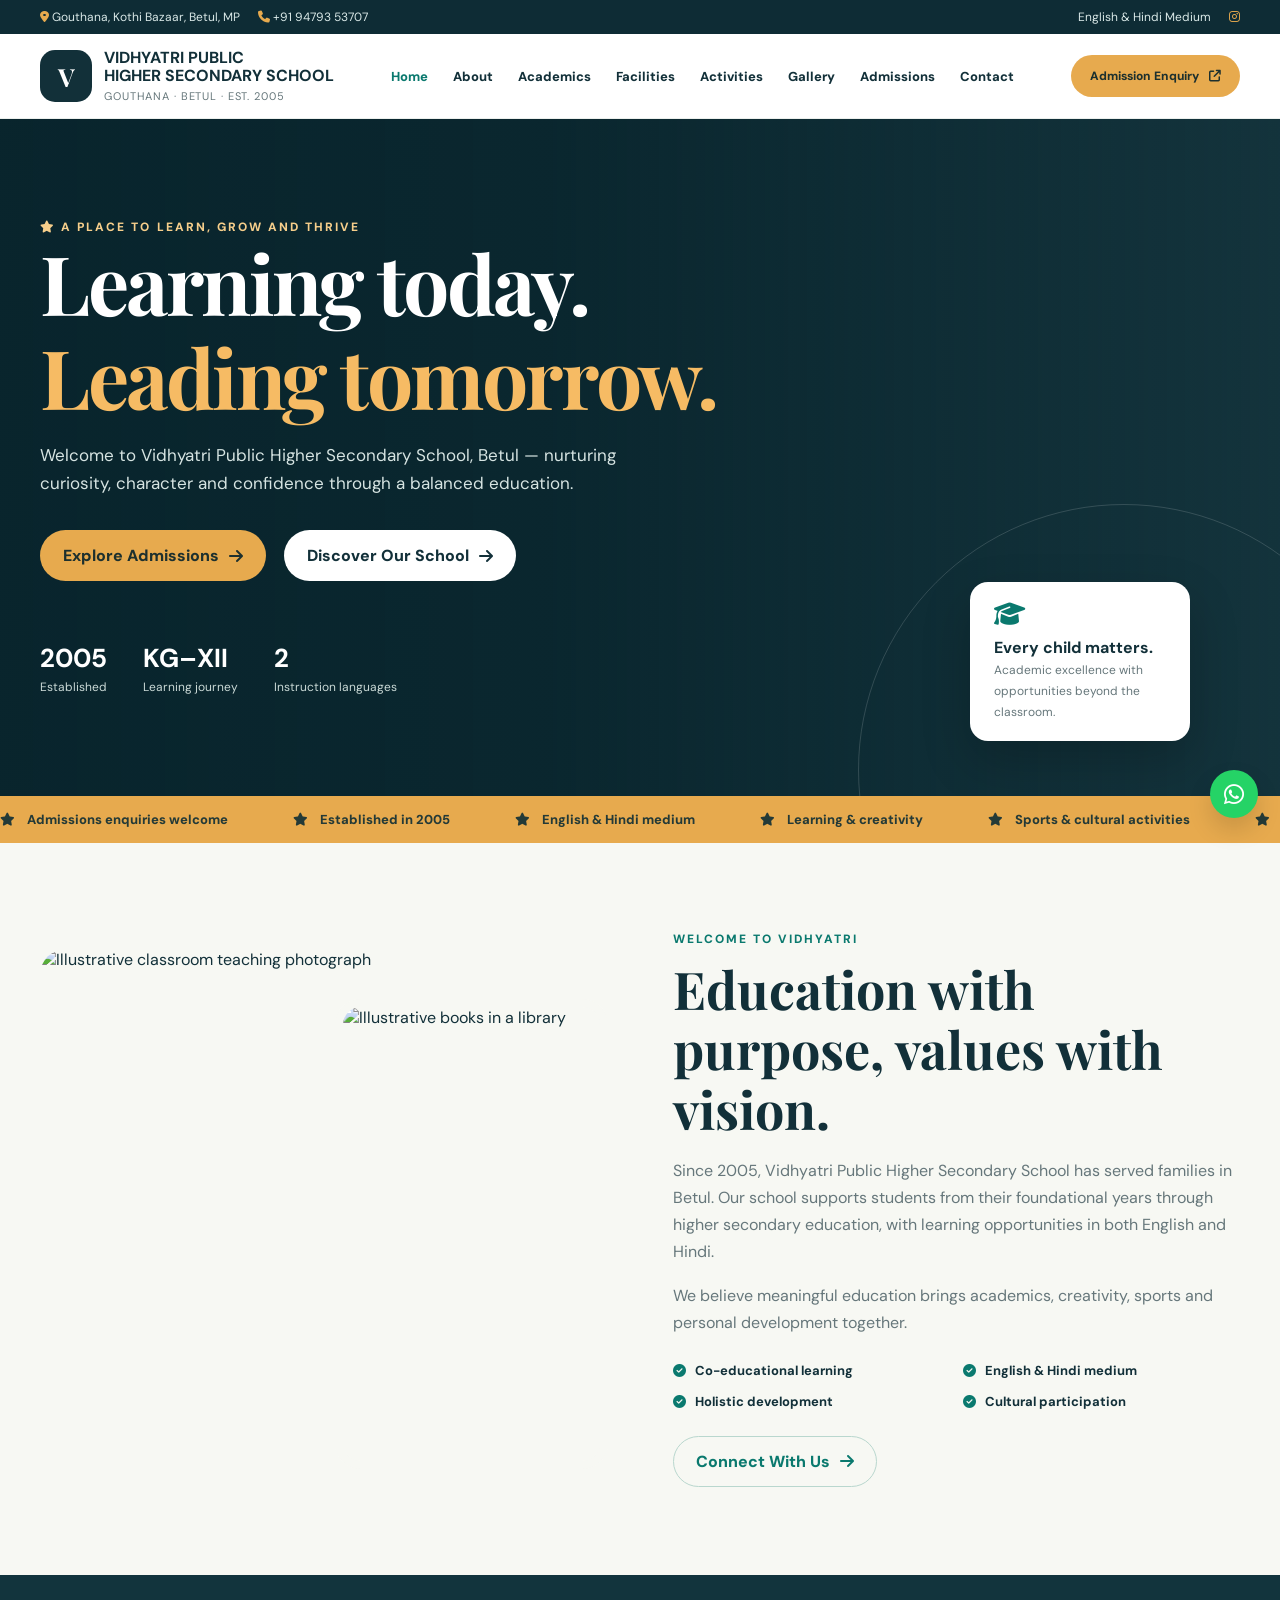
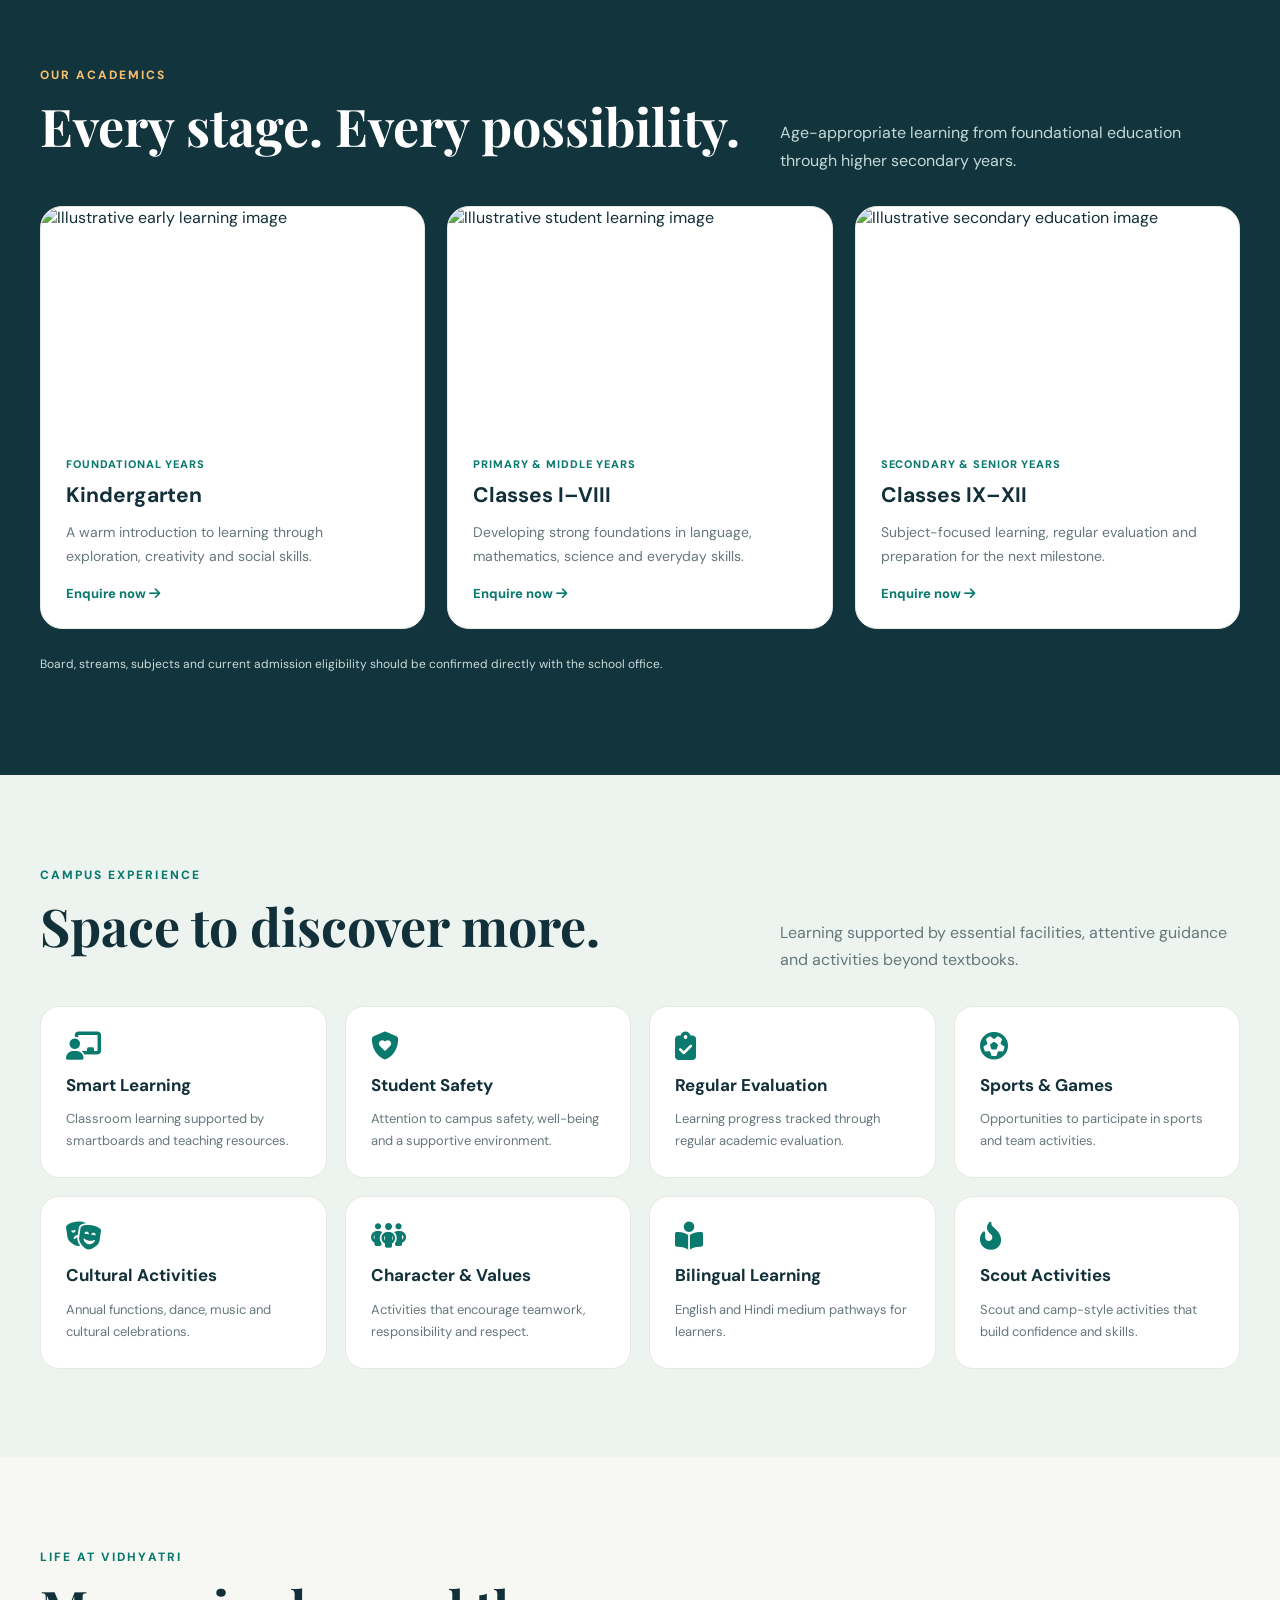
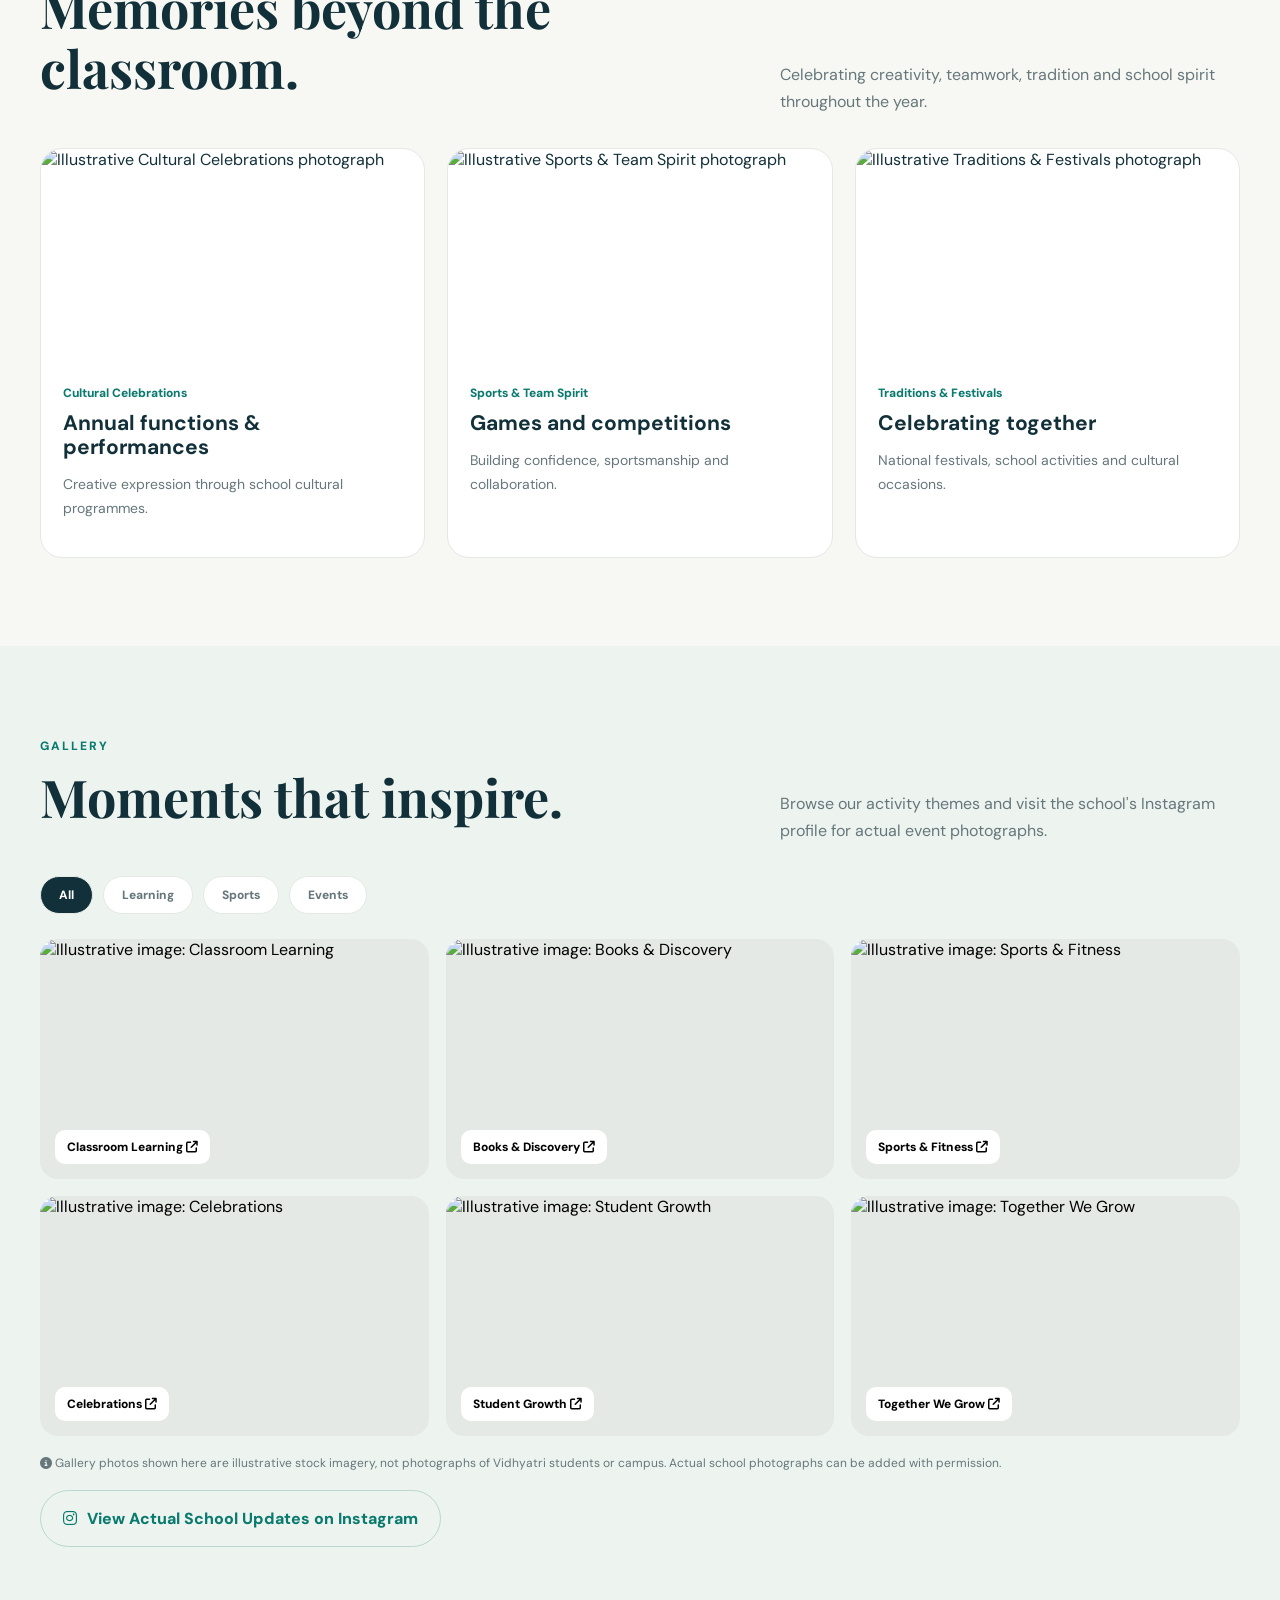
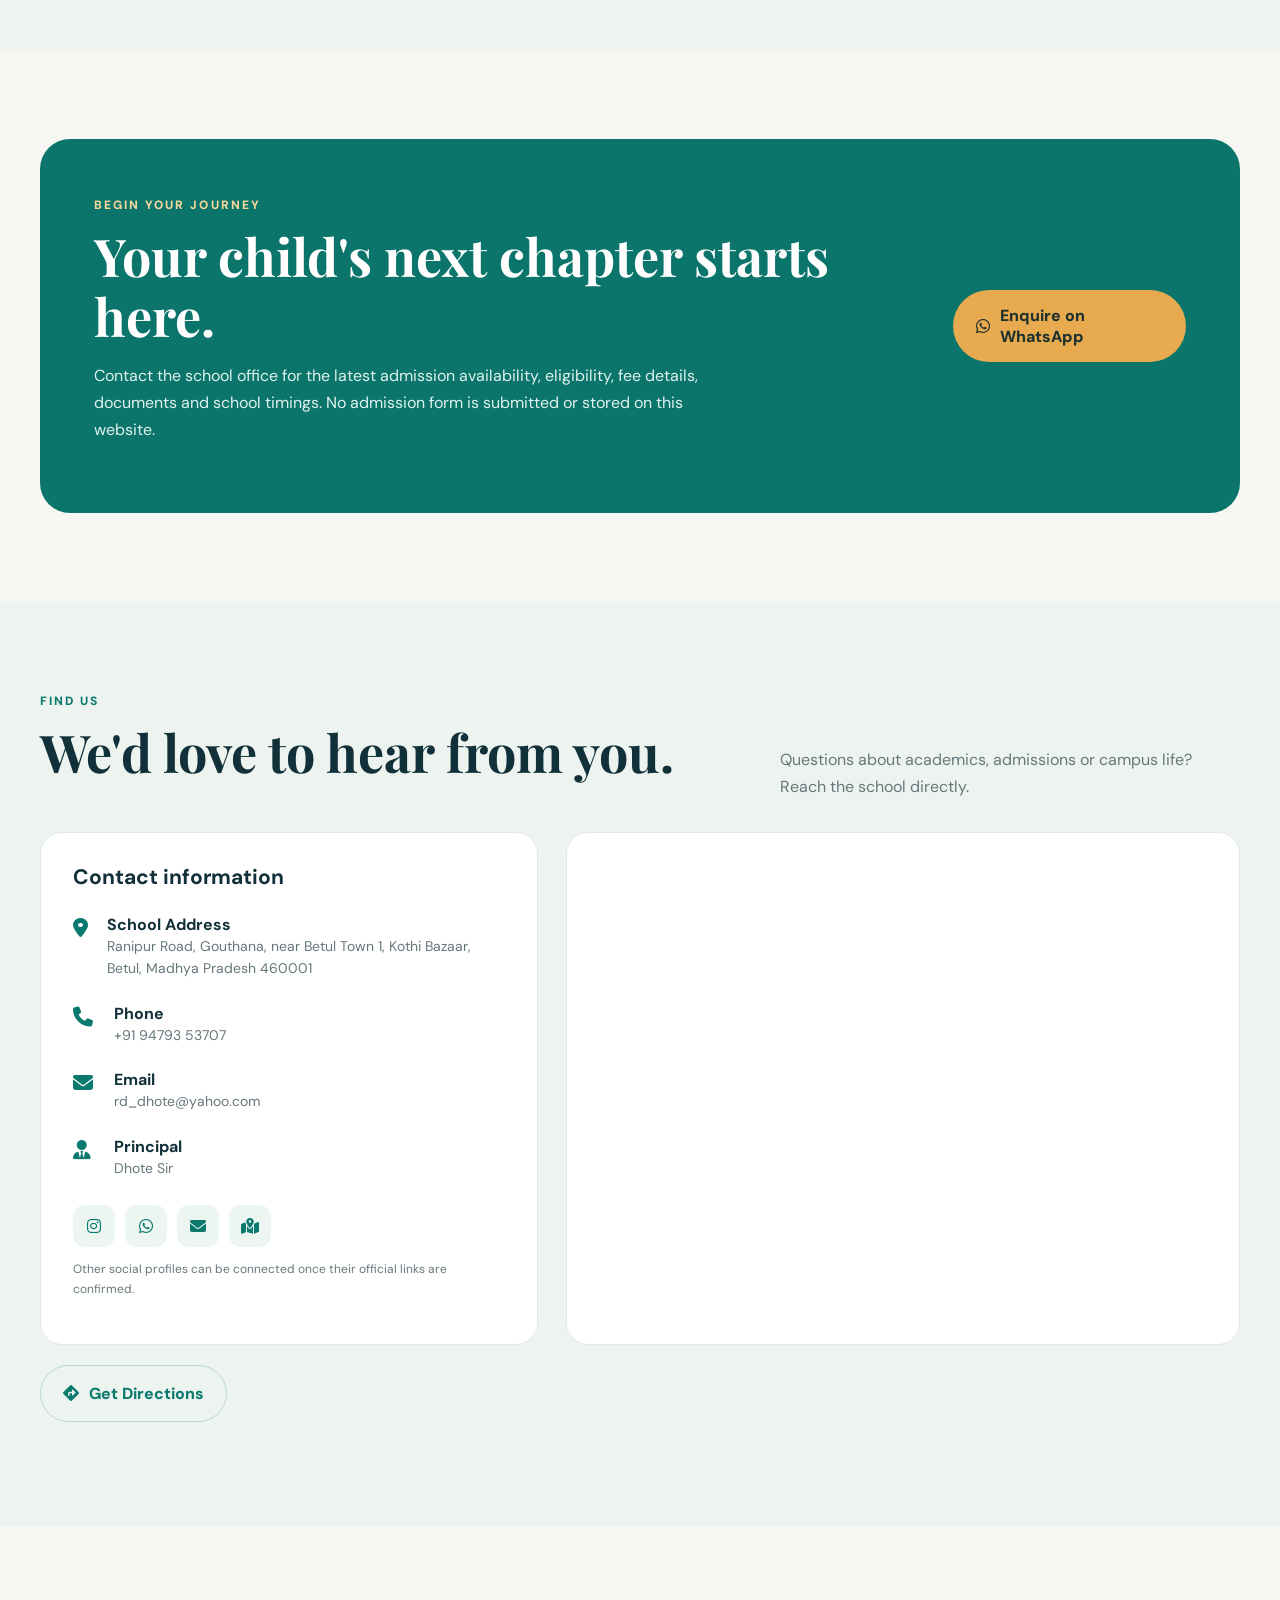
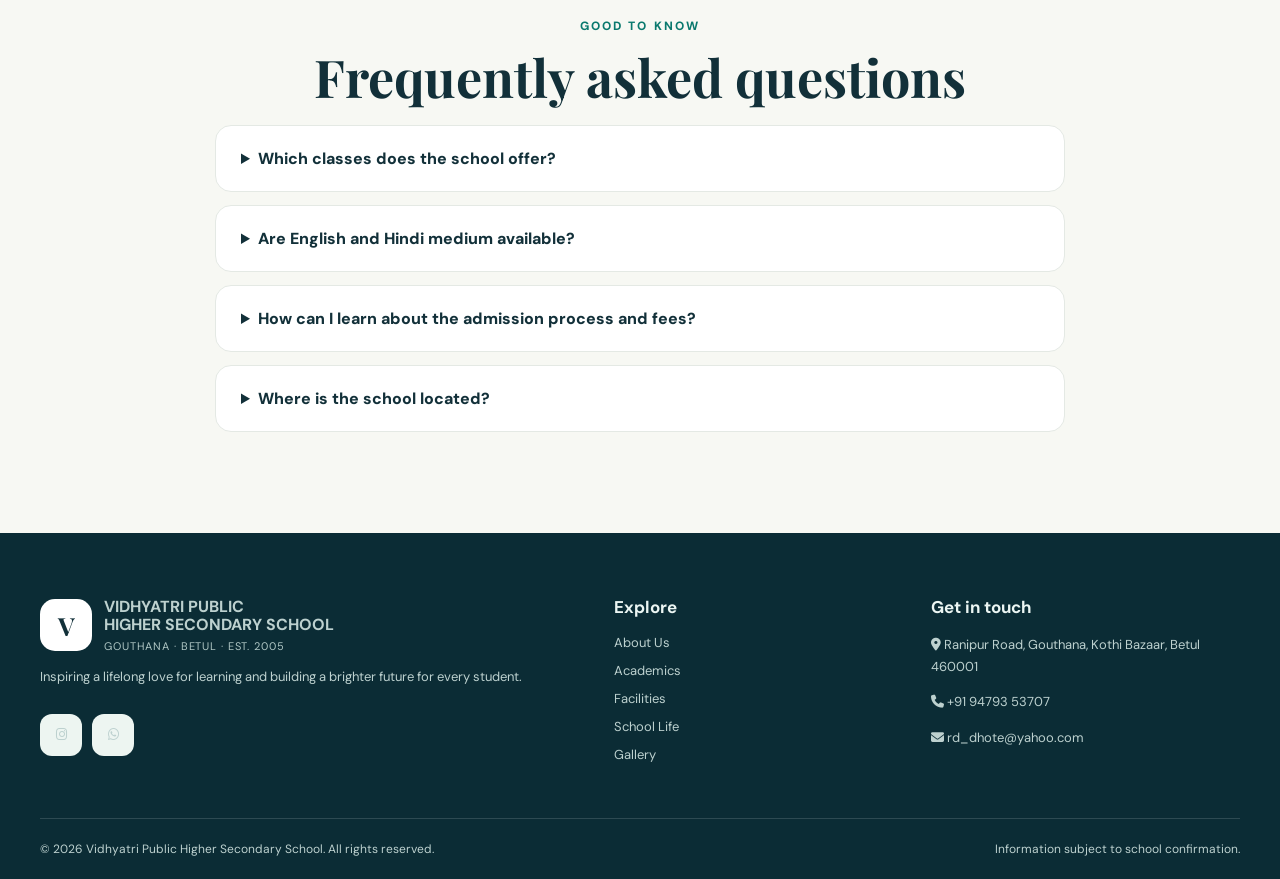
==== index.html @ 2bf4fc6c "Build responsive Vidhyatri school website with academics, gallery, map and social links" ====
<!DOCTYPE html>
<html lang="en">
<head>
<meta charset="UTF-8"><meta name="viewport" content="width=device-width, initial-scale=1">
<meta name="theme-color" content="#102d37"><meta name="description" content="Vidhyatri Public Higher Secondary School, Gouthana, Betul. Explore academics, facilities, activities, admissions and contact information.">
<title>Vidhyatri Public Higher Secondary School | Betul</title>
<link rel="preconnect" href="https://fonts.googleapis.com"><link rel="preconnect" href="https://fonts.gstatic.com" crossorigin>
<link href="https://fonts.googleapis.com/css2?family=DM+Sans:wght@400;500;600;700;800&family=Playfair+Display:wght@500;600;700&display=swap" rel="stylesheet">
<link rel="stylesheet" href="https://cdnjs.cloudflare.com/ajax/libs/font-awesome/6.7.2/css/all.min.css">
<style>
:root{--ink:#123039;--muted:#66777b;--teal:#0a796e;--gold:#e7aa4e;--paper:#f7f8f3;--line:#e4e9e4;--white:#fff;--radius:22px;scroll-behavior:smooth}
*{box-sizing:border-box}body{margin:0;color:var(--ink);font-family:'DM Sans',sans-serif;background:var(--paper)}a{text-decoration:none;color:inherit}button,input,textarea,select{font:inherit}button{cursor:pointer}img{display:block;width:100%;object-fit:cover}p{line-height:1.7}.container{width:min(1200px,calc(100% - 44px));margin:auto}.eyebrow{color:var(--teal);font-size:12px;font-weight:800;letter-spacing:.17em;text-transform:uppercase}.section{padding:88px 0}.section-head{display:flex;justify-content:space-between;align-items:end;gap:24px;margin-bottom:32px}.section-head p{max-width:460px;color:var(--muted);margin:0}h1,h2,h3{margin:0;line-height:1.15}h1,h2,.serif{font-family:'Playfair Display',serif}h2{font-size:clamp(32px,4.3vw,52px);margin:12px 0 18px}h3{font-size:21px}small{font-size:12px}.btn{display:inline-flex;align-items:center;justify-content:center;gap:10px;border-radius:999px;padding:14px 22px;font-weight:800;border:1px solid transparent;transition:transform .2s,background .2s}.btn:hover{transform:translateY(-3px)}.btn-primary{background:var(--gold);color:#1d302e}.btn-light{background:#fff;color:var(--ink)}.btn-outline{border-color:#b9d7ce;color:var(--teal)}.topbar{background:#0e2c35;color:#d9e8e7;padding:9px 0;font-size:12px}.top-inner,.top-links,.nav-inner,.nav-links,.brand,.hero-actions,.socials,.footer-bottom{display:flex;align-items:center;gap:18px}.top-inner{justify-content:space-between}.topbar i{color:var(--gold)}header{position:sticky;top:0;z-index:80;background:rgba(255,255,255,.97);backdrop-filter:blur(15px);border-bottom:1px solid #ebefec}.nav-inner{height:84px;justify-content:space-between}.brand{gap:12px;min-width:0}.brand-mark{background:var(--ink);border-radius:15px;width:52px;height:52px;display:grid;place-items:center;color:#fff;font-family:'Playfair Display',serif;font-size:25px;font-weight:700;flex:none}.brand strong{font-size:16px;display:block;line-height:1.15}.brand span{display:block;color:var(--muted);font-size:11px;margin-top:4px;letter-spacing:.08em;text-transform:uppercase}.nav-links{gap:25px;font-size:13px;font-weight:800}.nav-links a:hover,.nav-links a.active{color:var(--teal)}.mobile-toggle{display:none;border:0;background:none;font-size:24px;color:var(--ink)}.nav-cta{padding:12px 18px;font-size:12px}
.hero{position:relative;min-height:670px;background:#173841;color:#fff;overflow:hidden;display:flex;align-items:center}.hero-image{position:absolute;inset:0;background:linear-gradient(90deg,rgba(8,36,44,.97) 0%,rgba(8,36,44,.87) 43%,rgba(8,36,44,.25) 100%),url('https://images.unsplash.com/photo-1427504494785-3a9ca7044f45?w=1600&q=85') center/cover}.hero:after{content:'';position:absolute;right:-110px;bottom:-240px;width:530px;height:530px;border:1px solid rgba(255,255,255,.15);border-radius:50%;pointer-events:none}.hero-content{position:relative;z-index:1;padding:100px 0}.hero .eyebrow{color:#f6ce8b}.hero h1{max-width:770px;font-size:clamp(42px,6.7vw,82px);letter-spacing:-.03em}.hero h1 em{font-style:normal;color:#f6bb64}.hero p{max-width:620px;color:#d6e4e2;font-size:17px}.hero-actions{margin-top:32px;flex-wrap:wrap}.hero-note{margin-top:60px;display:flex;gap:36px;flex-wrap:wrap}.hero-note strong{display:block;font-size:26px}.hero-note span{font-size:12px;color:#cad9d6}.float-card{position:absolute;right:7%;bottom:55px;z-index:2;background:#fff;color:var(--ink);padding:20px 24px;border-radius:18px;box-shadow:0 20px 50px #0003;max-width:220px}.float-card i{font-size:25px;color:var(--teal);margin-bottom:10px}.float-card strong{display:block}.float-card span{font-size:12px;color:var(--muted)}.ticker{background:var(--gold);overflow:hidden;color:#243a37;padding:15px 0;font-size:13px;font-weight:800}.ticker-track{display:flex;gap:65px;width:max-content;animation:marquee 35s linear infinite}.ticker-track span{white-space:nowrap}.ticker-track i{margin-right:12px}@keyframes marquee{to{transform:translateX(-50%)}}.grid-3{display:grid;grid-template-columns:repeat(3,minmax(0,1fr));gap:22px}.grid-4{display:grid;grid-template-columns:repeat(4,minmax(0,1fr));gap:18px}.feature,.academic-card,.event-card,.contact-card{background:#fff;border:1px solid var(--line);border-radius:var(--radius);overflow:hidden;transition:transform .25s,box-shadow .25s}.feature:hover,.academic-card:hover,.event-card:hover{transform:translateY(-7px);box-shadow:0 20px 40px #10352b12}.feature{padding:28px}.iconbox{width:54px;height:54px;display:grid;place-items:center;background:#e8f5ef;color:var(--teal);border-radius:16px;font-size:23px;margin-bottom:21px}.feature p,.academic-card p,.event-card p{color:var(--muted);font-size:14px}.about-grid{display:grid;grid-template-columns:1fr 1fr;gap:65px;align-items:center}.about-images{position:relative;padding:0 55px 50px 0}.about-images>img{height:470px;border-radius:26px}.about-accent{position:absolute;bottom:0;right:0;border:8px solid var(--paper);border-radius:24px;width:48%;height:235px;object-fit:cover}.about-text>p{color:var(--muted)}.checks{display:grid;grid-template-columns:1fr 1fr;gap:14px;margin:26px 0}.checks span{display:flex;align-items:center;gap:9px;font-weight:700;font-size:13px}.checks i{color:var(--teal)}.dark-section{background:#12343d;color:white}.dark-section .eyebrow{color:#f5bf6d}.dark-section .section-head p{color:#c3d8d7}.academic-card{color:var(--ink)}.academic-card img{height:225px}.academic-body{padding:25px}.academic-body .pill{font-size:11px;font-weight:800;color:var(--teal);letter-spacing:.08em;margin-bottom:12px;display:block}.academic-body h3{margin-bottom:9px}.academic-body a{font-size:13px;font-weight:800;color:var(--teal)}.facilities{background:#edf4ef}.facility-icon{font-size:28px;color:var(--teal);margin-bottom:16px}.facility{background:white;padding:25px;border-radius:19px;border:1px solid var(--line)}.facility h3{font-size:17px}.facility p{font-size:13px;color:var(--muted);margin-bottom:0}.event-card img{height:210px}.event-body{padding:22px}.event-tag{color:var(--teal);font-size:12px;font-weight:800}.gallery-controls{display:flex;gap:10px;flex-wrap:wrap;margin-bottom:25px}.filter{border:1px solid var(--line);background:white;padding:10px 18px;border-radius:99px;font-weight:800;color:var(--muted);font-size:12px}.filter.active{background:var(--ink);color:white}.gallery-grid{display:grid;grid-template-columns:repeat(3,minmax(0,1fr));gap:17px}.gallery-item{position:relative;border:0;padding:0;border-radius:18px;overflow:hidden;background:#e4e9e6;text-align:left}.gallery-item img{height:240px;transition:transform .35s}.gallery-item:hover img{transform:scale(1.05)}.gallery-item span{position:absolute;left:15px;bottom:15px;background:#fff;padding:9px 12px;border-radius:10px;font-weight:800;font-size:12px}.photo-note{color:var(--muted);font-size:12px;margin-top:17px}.admission-banner{background:#0b756b;color:#fff;border-radius:30px;padding:54px;display:flex;align-items:center;justify-content:space-between;gap:35px}.admission-banner h2{margin-bottom:8px}.admission-banner p{color:#e0f2ed;max-width:650px}.contact-grid{display:grid;grid-template-columns:.85fr 1.15fr;gap:28px}.contact-card{padding:32px}.contact-list{display:grid;gap:23px;margin-top:25px}.contact-list>div{display:flex;gap:17px;align-items:start}.contact-list i{color:var(--teal);font-size:20px;width:24px;margin-top:4px}.contact-list strong{display:block}.contact-list span,.contact-list a{color:var(--muted);font-size:14px;line-height:1.6}.socials{margin-top:26px;gap:10px}.socials a{background:#edf5f1;width:42px;height:42px;border-radius:12px;display:grid;place-items:center;color:var(--teal)}.socials a:hover{background:var(--teal);color:white}.map-frame{width:100%;height:100%;min-height:395px;border:0;border-radius:var(--radius)}.map-wrap{background:#fff;padding:8px;border-radius:var(--radius);border:1px solid var(--line)}.faq{max-width:850px;margin:auto}.faq details{background:white;border:1px solid var(--line);padding:22px 25px;margin-bottom:13px;border-radius:16px}.faq summary{cursor:pointer;font-weight:800}.faq p{color:var(--muted);margin-bottom:0}.footer{background:#0b2c35;color:#ecf6f3;padding:65px 0 22px}.footer-grid{display:grid;grid-template-columns:2fr 1fr 1.2fr;gap:60px}.footer p,.footer a,.footer small{color:#bdd1cf;font-size:13px}.footer h3{font-size:17px;margin-bottom:17px}.footer-links{display:grid;gap:11px}.footer-links a:hover{color:var(--gold)}.footer-bottom{border-top:1px solid #ffffff24;margin-top:55px;padding-top:22px;justify-content:space-between;color:#bdd1cf;font-size:12px;flex-wrap:wrap}.up{position:fixed;bottom:22px;right:22px;width:48px;height:48px;border:0;border-radius:50%;background:var(--gold);color:var(--ink);box-shadow:0 10px 24px #0002;display:none;z-index:70}.up.visible{display:block}.whatsapp{position:fixed;bottom:82px;right:22px;background:#25d366;color:white;width:48px;height:48px;border-radius:50%;display:grid;place-items:center;font-size:23px;z-index:70;box-shadow:0 12px 25px #0002}.reveal{opacity:0;transform:translateY(24px);transition:opacity .65s,transform .65s}.reveal.show{opacity:1;transform:none}.lightbox{position:fixed;inset:0;background:#071d22ef;z-index:120;display:none;place-items:center;padding:24px}.lightbox.open{display:grid}.lightbox img{max-height:82vh;max-width:100%;width:auto;border-radius:16px}.lightbox button{position:absolute;right:20px;top:20px;border:0;background:white;border-radius:50%;width:40px;height:40px;font-size:23px}
@media(max-width:1050px){.nav-links{gap:13px}.nav-links a{font-size:12px}.nav-cta{display:none}.float-card{display:none}.grid-4{grid-template-columns:repeat(2,1fr)}}@media(max-width:800px){.topbar{display:none}.nav-inner{height:74px}.mobile-toggle{display:block}.nav-links{display:none;position:absolute;top:74px;left:0;right:0;padding:18px 22px 25px;background:white;box-shadow:0 22px 30px #0002;flex-direction:column;align-items:stretch;gap:0}.nav-links.open{display:flex}.nav-links a{padding:13px 0;font-size:14px;border-bottom:1px solid #edf1ee}.hero{min-height:640px}.hero-content{padding:80px 0}.hero-note{margin-top:40px}.about-grid,.contact-grid{grid-template-columns:1fr}.about-grid{gap:35px}.section{padding:65px 0}.grid-3{grid-template-columns:repeat(2,minmax(0,1fr))}.footer-grid{grid-template-columns:1fr 1fr;gap:28px}.footer-grid>div:first-child{grid-column:1/-1}.admission-banner{padding:35px;flex-direction:column;align-items:start}.gallery-grid{grid-template-columns:repeat(2,1fr)}}@media(max-width:540px){.container{width:calc(100% - 32px)}.brand-mark{height:44px;width:44px;font-size:22px}.brand strong{font-size:13px}.brand span{font-size:9px}.hero h1{font-size:43px}.hero p{font-size:14px}.hero-note{gap:20px}.hero-note strong{font-size:22px}.section-head{display:block}.grid-3,.grid-4,.gallery-grid{grid-template-columns:1fr}.about-images{padding-right:35px}.about-images>img{height:330px}.about-accent{height:150px}.checks{grid-template-columns:1fr}.gallery-item img{height:245px}.footer-grid{grid-template-columns:1fr}.footer-grid>div:first-child{grid-column:auto}.contact-card{padding:23px}.admission-banner{padding:29px}.map-frame{min-height:320px}.hero-actions .btn{width:100%}}@media(prefers-reduced-motion:reduce){*,*:before,*:after{animation:none!important;scroll-behavior:auto!important;transition:none!important}.reveal{opacity:1;transform:none}}
</style>
</head>
<body>
<div class="topbar"><div class="container top-inner"><div class="top-links"><span><i class="fa-solid fa-location-dot"></i> Gouthana, Kothi Bazaar, Betul, MP</span><a href="tel:+919479353707"><i class="fa-solid fa-phone"></i> +91 94793 53707</a></div><div class="top-links"><span>English & Hindi Medium</span><a href="https://www.instagram.com/vidhyatri_public_school_/" target="_blank" rel="noopener" aria-label="Instagram"><i class="fa-brands fa-instagram"></i></a></div></div></div>
<header><div class="container nav-inner"><a class="brand" href="#home" aria-label="Vidhyatri school home"><div class="brand-mark">V</div><div><strong>VIDHYATRI PUBLIC<br>HIGHER SECONDARY SCHOOL</strong><span>Gouthana · Betul · Est. 2005</span></div></a><nav class="nav-links" id="nav"><a href="#home">Home</a><a href="#about">About</a><a href="#academics">Academics</a><a href="#facilities">Facilities</a><a href="#events">Activities</a><a href="#gallery">Gallery</a><a href="#admissions">Admissions</a><a href="#contact">Contact</a></nav><a class="btn btn-primary nav-cta" href="#admissions">Admission Enquiry <i class="fa-solid fa-arrow-up-right-from-square"></i></a><button class="mobile-toggle" id="menuBtn" aria-label="Toggle navigation" aria-expanded="false" aria-controls="nav"><i class="fa-solid fa-bars"></i></button></div></header>
<main>
<section class="hero" id="home"><div class="hero-image"></div><div class="container hero-content"><div class="eyebrow"><i class="fa-solid fa-star"></i> A place to learn, grow and thrive</div><h1>Learning today.<br><em>Leading tomorrow.</em></h1><p>Welcome to Vidhyatri Public Higher Secondary School, Betul — nurturing curiosity, character and confidence through a balanced education.</p><div class="hero-actions"><a class="btn btn-primary" href="#admissions">Explore Admissions <i class="fa-solid fa-arrow-right"></i></a><a class="btn btn-light" href="#about">Discover Our School <i class="fa-solid fa-arrow-right"></i></a></div><div class="hero-note"><div><strong>2005</strong><span>Established</span></div><div><strong>KG–XII</strong><span>Learning journey</span></div><div><strong>2</strong><span>Instruction languages</span></div></div></div><div class="float-card"><i class="fa-solid fa-graduation-cap"></i><strong>Every child matters.</strong><span>Academic excellence with opportunities beyond the classroom.</span></div></section>
<div class="ticker" aria-label="School highlights"><div class="ticker-track" id="ticker"></div></div>
<section class="section" id="about"><div class="container about-grid"><div class="about-images reveal"><img loading="lazy" src="https://images.unsplash.com/photo-1509062522246-3755977927d7?w=950&q=80" alt="Illustrative classroom teaching photograph"><img loading="lazy" class="about-accent" src="https://images.unsplash.com/photo-1497633762265-9d179a990aa6?w=550&q=80" alt="Illustrative books in a library"></div><div class="about-text reveal"><div class="eyebrow">Welcome to Vidhyatri</div><h2>Education with purpose, values with vision.</h2><p>Since 2005, Vidhyatri Public Higher Secondary School has served families in Betul. Our school supports students from their foundational years through higher secondary education, with learning opportunities in both English and Hindi.</p><p>We believe meaningful education brings academics, creativity, sports and personal development together.</p><div class="checks"><span><i class="fa-solid fa-circle-check"></i> Co-educational learning</span><span><i class="fa-solid fa-circle-check"></i> English & Hindi medium</span><span><i class="fa-solid fa-circle-check"></i> Holistic development</span><span><i class="fa-solid fa-circle-check"></i> Cultural participation</span></div><a class="btn btn-outline" href="#contact">Connect With Us <i class="fa-solid fa-arrow-right"></i></a></div></div></section>
<section class="section dark-section" id="academics"><div class="container"><div class="section-head reveal"><div><span class="eyebrow">Our academics</span><h2>Every stage. Every possibility.</h2></div><p>Age-appropriate learning from foundational education through higher secondary years.</p></div><div class="grid-3">
<article class="academic-card reveal"><img loading="lazy" src="https://images.unsplash.com/photo-1503454537195-1dcabb73ffb9?w=650&q=80" alt="Illustrative early learning image"><div class="academic-body"><span class="pill">FOUNDATIONAL YEARS</span><h3>Kindergarten</h3><p>A warm introduction to learning through exploration, creativity and social skills.</p><a href="#contact">Enquire now <i class="fa-solid fa-arrow-right"></i></a></div></article>
<article class="academic-card reveal"><img loading="lazy" src="https://images.unsplash.com/photo-1503676260728-1c00da094a0b?w=650&q=80" alt="Illustrative student learning image"><div class="academic-body"><span class="pill">PRIMARY & MIDDLE YEARS</span><h3>Classes I–VIII</h3><p>Developing strong foundations in language, mathematics, science and everyday skills.</p><a href="#contact">Enquire now <i class="fa-solid fa-arrow-right"></i></a></div></article>
<article class="academic-card reveal"><img loading="lazy" src="https://images.unsplash.com/photo-1427504494785-3a9ca7044f45?w=650&q=80" alt="Illustrative secondary education image"><div class="academic-body"><span class="pill">SECONDARY & SENIOR YEARS</span><h3>Classes IX–XII</h3><p>Subject-focused learning, regular evaluation and preparation for the next milestone.</p><a href="#contact">Enquire now <i class="fa-solid fa-arrow-right"></i></a></div></article>
</div><p style="font-size:12px;color:#c9dcda;margin-top:25px">Board, streams, subjects and current admission eligibility should be confirmed directly with the school office.</p></div></section>
<section class="section facilities" id="facilities"><div class="container"><div class="section-head reveal"><div><span class="eyebrow">Campus experience</span><h2>Space to discover more.</h2></div><p>Learning supported by essential facilities, attentive guidance and activities beyond textbooks.</p></div><div class="grid-4" id="facilityGrid"></div></div></section>
<section class="section" id="events"><div class="container"><div class="section-head reveal"><div><span class="eyebrow">Life at Vidhyatri</span><h2>Memories beyond the classroom.</h2></div><p>Celebrating creativity, teamwork, tradition and school spirit throughout the year.</p></div><div class="grid-3" id="eventsGrid"></div></div></section>
<section class="section facilities" id="gallery"><div class="container"><div class="section-head reveal"><div><span class="eyebrow">Gallery</span><h2>Moments that inspire.</h2></div><p>Browse our activity themes and visit the school's Instagram profile for actual event photographs.</p></div><div class="gallery-controls" id="galleryFilters"></div><div class="gallery-grid" id="galleryGrid"></div><p class="photo-note"><i class="fa-solid fa-circle-info"></i> Gallery photos shown here are illustrative stock imagery, not photographs of Vidhyatri students or campus. Actual school photographs can be added with permission.</p><p><a class="btn btn-outline" href="https://www.instagram.com/vidhyatri_public_school_/" target="_blank" rel="noopener"><i class="fa-brands fa-instagram"></i> View Actual School Updates on Instagram</a></p></div></section>
<section class="section" id="admissions"><div class="container"><div class="admission-banner reveal"><div><span class="eyebrow" style="color:#f9d89b">Begin your journey</span><h2>Your child's next chapter starts here.</h2><p>Contact the school office for the latest admission availability, eligibility, fee details, documents and school timings. No admission form is submitted or stored on this website.</p></div><a class="btn btn-primary" href="https://wa.me/919479353707?text=Hello%2C%20I%20would%20like%20to%20enquire%20about%20admission%20to%20Vidhyatri%20Public%20Higher%20Secondary%20School." target="_blank" rel="noopener"><i class="fa-brands fa-whatsapp"></i> Enquire on WhatsApp</a></div></div></section>
<section class="section facilities" id="contact"><div class="container"><div class="section-head reveal"><div><span class="eyebrow">Find us</span><h2>We'd love to hear from you.</h2></div><p>Questions about academics, admissions or campus life? Reach the school directly.</p></div><div class="contact-grid"><div class="contact-card reveal"><h3>Contact information</h3><div class="contact-list"><div><i class="fa-solid fa-location-dot"></i><div><strong>School Address</strong><span>Ranipur Road, Gouthana, near Betul Town 1, Kothi Bazaar, Betul, Madhya Pradesh 460001</span></div></div><div><i class="fa-solid fa-phone"></i><div><strong>Phone</strong><a href="tel:+919479353707">+91 94793 53707</a></div></div><div><i class="fa-solid fa-envelope"></i><div><strong>Email</strong><a href="mailto:rd_dhote@yahoo.com">rd_dhote@yahoo.com</a></div></div><div><i class="fa-solid fa-user-tie"></i><div><strong>Principal</strong><span>Dhote Sir</span></div></div></div><div class="socials"><a title="Instagram" aria-label="Instagram" href="https://www.instagram.com/vidhyatri_public_school_/" target="_blank" rel="noopener"><i class="fa-brands fa-instagram"></i></a><a title="WhatsApp" aria-label="WhatsApp" href="https://wa.me/919479353707" target="_blank" rel="noopener"><i class="fa-brands fa-whatsapp"></i></a><a title="Email" aria-label="Email" href="mailto:rd_dhote@yahoo.com"><i class="fa-solid fa-envelope"></i></a><a title="Google Maps" aria-label="Google Maps" href="https://www.google.com/maps/search/?api=1&query=Vidhyatri%20Public%20School%20Gouthana%20Betul" target="_blank" rel="noopener"><i class="fa-solid fa-map-location-dot"></i></a></div><p style="font-size:12px;color:var(--muted)">Other social profiles can be connected once their official links are confirmed.</p></div><div class="map-wrap reveal"><iframe class="map-frame" title="Map of Vidhyatri Public School, Gouthana, Betul" loading="lazy" referrerpolicy="no-referrer-when-downgrade" src="https://www.google.com/maps?q=Vidhyatri%20Public%20School%20Gouthana%20Betul&output=embed"></iframe></div></div><p style="margin-top:20px"><a class="btn btn-outline" href="https://www.google.com/maps/dir/?api=1&destination=Vidhyatri%20Public%20School%20Gouthana%20Betul" target="_blank" rel="noopener"><i class="fa-solid fa-diamond-turn-right"></i> Get Directions</a></p></div></section>
<section class="section" id="faq"><div class="container"><div style="text-align:center" class="reveal"><span class="eyebrow">Good to know</span><h2>Frequently asked questions</h2></div><div class="faq"><details><summary>Which classes does the school offer?</summary><p>The school offers education from kindergarten through Class XII. Confirm class-specific admissions with the office.</p></details><details><summary>Are English and Hindi medium available?</summary><p>Both English and Hindi are listed as mediums of instruction. Confirm availability for your child's grade with the school.</p></details><details><summary>How can I learn about the admission process and fees?</summary><p>Please call +91 94793 53707 or email rd_dhote@yahoo.com for the current process, fees and documents.</p></details><details><summary>Where is the school located?</summary><p>Ranipur Road, Gouthana, Kothi Bazaar, Betul, Madhya Pradesh. Use the embedded map above for navigation.</p></details></div></div></section>
</main>
<footer class="footer"><div class="container"><div class="footer-grid"><div><a class="brand" href="#home"><div class="brand-mark" style="background:#fff;color:#123039">V</div><div><strong>VIDHYATRI PUBLIC<br>HIGHER SECONDARY SCHOOL</strong><span style="color:#afc6c4">Gouthana · Betul · Est. 2005</span></div></a><p>Inspiring a lifelong love for learning and building a brighter future for every student.</p><div class="socials"><a href="https://www.instagram.com/vidhyatri_public_school_/" target="_blank" rel="noopener" aria-label="Instagram"><i class="fa-brands fa-instagram"></i></a><a href="https://wa.me/919479353707" target="_blank" rel="noopener" aria-label="WhatsApp"><i class="fa-brands fa-whatsapp"></i></a></div></div><div><h3>Explore</h3><div class="footer-links"><a href="#about">About Us</a><a href="#academics">Academics</a><a href="#facilities">Facilities</a><a href="#events">School Life</a><a href="#gallery">Gallery</a></div></div><div><h3>Get in touch</h3><p><i class="fa-solid fa-location-dot"></i> Ranipur Road, Gouthana, Kothi Bazaar, Betul 460001</p><p><a href="tel:+919479353707"><i class="fa-solid fa-phone"></i> +91 94793 53707</a></p><p><a href="mailto:rd_dhote@yahoo.com"><i class="fa-solid fa-envelope"></i> rd_dhote@yahoo.com</a></p></div></div><div class="footer-bottom"><span>© <span id="year"></span> Vidhyatri Public Higher Secondary School. All rights reserved.</span><span>Information subject to school confirmation.</span></div></div></footer>
<a class="whatsapp" href="https://wa.me/919479353707?text=Hello%2C%20I%20have%20an%20enquiry%20about%20Vidhyatri%20Public%20School." target="_blank" rel="noopener" aria-label="Chat with school on WhatsApp"><i class="fa-brands fa-whatsapp"></i></a><button class="up" id="toTop" aria-label="Scroll to top"><i class="fa-solid fa-arrow-up"></i></button><div id="lightbox" class="lightbox" role="dialog" aria-modal="true" aria-label="Gallery photo"><button aria-label="Close photo" id="closeLightbox">×</button><img src="" alt="" id="lightboxImage"></div>
<script>
const highlights=['Admissions enquiries welcome','Established in 2005','English & Hindi medium','Learning & creativity','Sports & cultural activities','Kindergarten to Class XII'];const ticker=document.getElementById('ticker');ticker.innerHTML=highlights.concat(highlights).map(t=>'<span><i class="fa-solid fa-star"></i>'+t+'</span>').join('');
const facilities=[['fa-chalkboard-user','Smart Learning','Classroom learning supported by smartboards and teaching resources.'],['fa-shield-heart','Student Safety','Attention to campus safety, well-being and a supportive environment.'],['fa-clipboard-check','Regular Evaluation','Learning progress tracked through regular academic evaluation.'],['fa-futbol','Sports & Games','Opportunities to participate in sports and team activities.'],['fa-masks-theater','Cultural Activities','Annual functions, dance, music and cultural celebrations.'],['fa-people-group','Character & Values','Activities that encourage teamwork, responsibility and respect.'],['fa-book-open-reader','Bilingual Learning','English and Hindi medium pathways for learners.'],['fa-fire-flame-curved','Scout Activities','Scout and camp-style activities that build confidence and skills.']];
document.getElementById('facilityGrid').innerHTML=facilities.map(x=>'<article class="facility reveal"><i class="fa-solid '+x[0]+' facility-icon"></i><h3>'+x[1]+'</h3><p>'+x[2]+'</p></article>').join('');
const events=[['Cultural Celebrations','Annual functions & performances','Creative expression through school cultural programmes.','https://images.unsplash.com/photo-1540575467063-178a50c2df87?w=650&q=80'],['Sports & Team Spirit','Games and competitions','Building confidence, sportsmanship and collaboration.','https://images.unsplash.com/photo-1461896836934-ffe607ba8211?w=650&q=80'],['Traditions & Festivals','Celebrating together','National festivals, school activities and cultural occasions.','https://images.unsplash.com/photo-1527525443983-6e60c75fff46?w=650&q=80']];
document.getElementById('eventsGrid').innerHTML=events.map(x=>'<article class="event-card reveal"><img loading="lazy" alt="Illustrative '+x[0]+' photograph" src="'+x[3]+'"><div class="event-body"><span class="event-tag">'+x[0]+'</span><h3 style="margin-top:9px">'+x[1]+'</h3><p>'+x[2]+'</p></div></article>').join('');
const photos=[['Learning','Classroom Learning','https://images.unsplash.com/photo-1509062522246-3755977927d7?w=800&q=80'],['Learning','Books & Discovery','https://images.unsplash.com/photo-1497633762265-9d179a990aa6?w=800&q=80'],['Sports','Sports & Fitness','https://images.unsplash.com/photo-1461896836934-ffe607ba8211?w=800&q=80'],['Events','Celebrations','https://images.unsplash.com/photo-1540575467063-178a50c2df87?w=800&q=80'],['Learning','Student Growth','https://images.unsplash.com/photo-1503676260728-1c00da094a0b?w=800&q=80'],['Events','Together We Grow','https://images.unsplash.com/photo-1527525443983-6e60c75fff46?w=800&q=80']];
const filters=['All','Learning','Sports','Events'];const filterRoot=document.getElementById('galleryFilters');const galleryRoot=document.getElementById('galleryGrid');const lb=document.getElementById('lightbox');const lbImg=document.getElementById('lightboxImage');
function renderGallery(category='All'){filterRoot.innerHTML=filters.map(f=>'<button type="button" class="filter '+(f===category?'active':'')+'" data-filter="'+f+'">'+f+'</button>').join('');galleryRoot.innerHTML=photos.filter(p=>category==='All'||p[0]===category).map((p,i)=>'<button class="gallery-item" type="button" data-image="'+p[2]+'" data-alt="Illustrative image: '+p[1]+'"><img loading="lazy" src="'+p[2]+'" alt="Illustrative image: '+p[1]+'"><span>'+p[1]+' <i class="fa-solid fa-arrow-up-right-from-square"></i></span></button>').join('')};renderGallery();filterRoot.addEventListener('click',e=>{let b=e.target.closest('[data-filter]');if(b)renderGallery(b.dataset.filter)});galleryRoot.addEventListener('click',e=>{const b=e.target.closest('[data-image]');if(!b)return;lbImg.src=b.dataset.image;lbImg.alt=b.dataset.alt;lb.classList.add('open');document.body.style.overflow='hidden'});function closeLb(){lb.classList.remove('open');document.body.style.overflow='';lbImg.removeAttribute('src')}document.getElementById('closeLightbox').addEventListener('click',closeLb);lb.addEventListener('click',e=>{if(e.target===lb)closeLb()});document.addEventListener('keydown',e=>{if(e.key==='Escape')closeLb()});
const menuBtn=document.getElementById('menuBtn');const nav=document.getElementById('nav');menuBtn.addEventListener('click',()=>{let open=nav.classList.toggle('open');menuBtn.setAttribute('aria-expanded',String(open));menuBtn.innerHTML=open?'<i class="fa-solid fa-xmark"></i>':'<i class="fa-solid fa-bars"></i>'});nav.querySelectorAll('a').forEach(a=>a.addEventListener('click',()=>{nav.classList.remove('open');menuBtn.setAttribute('aria-expanded','false');menuBtn.innerHTML='<i class="fa-solid fa-bars"></i>'}));
const up=document.getElementById('toTop');up.addEventListener('click',()=>window.scrollTo({top:0,behavior:'smooth'}));addEventListener('scroll',()=>up.classList.toggle('visible',scrollY>430),{passive:true});document.getElementById('year').textContent=new Date().getFullYear();
const obs=new IntersectionObserver(entries=>entries.forEach(x=>{if(x.isIntersecting){x.target.classList.add('show');obs.unobserve(x.target)}}),{threshold:.08});document.querySelectorAll('.reveal').forEach(el=>obs.observe(el));const sections=[...document.querySelectorAll('main section[id]')];const navObs=new IntersectionObserver(entries=>entries.forEach(x=>{if(x.isIntersecting)nav.querySelectorAll('a').forEach(a=>a.classList.toggle('active',a.getAttribute('href')==='#'+x.target.id))}),{rootMargin:'-30% 0px -55% 0px'});sections.forEach(s=>navObs.observe(s));
</script>
</body></html>
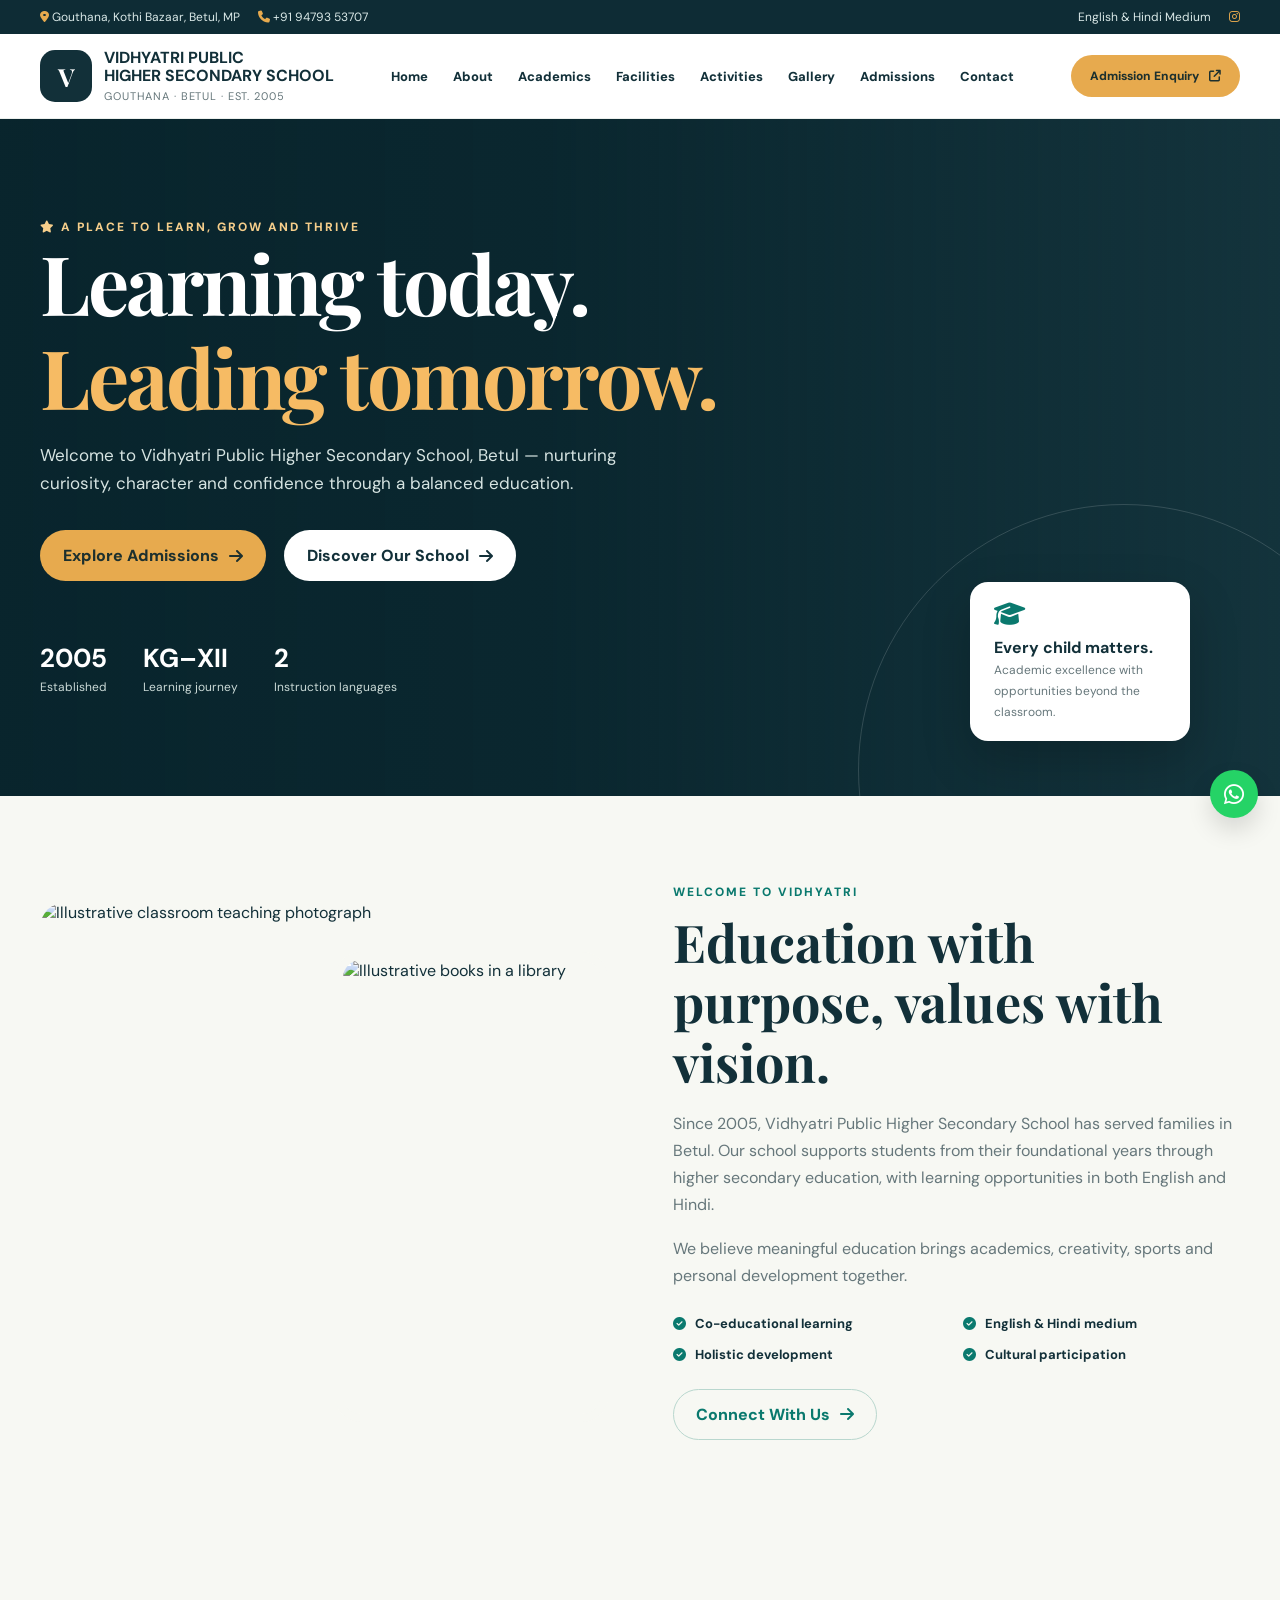
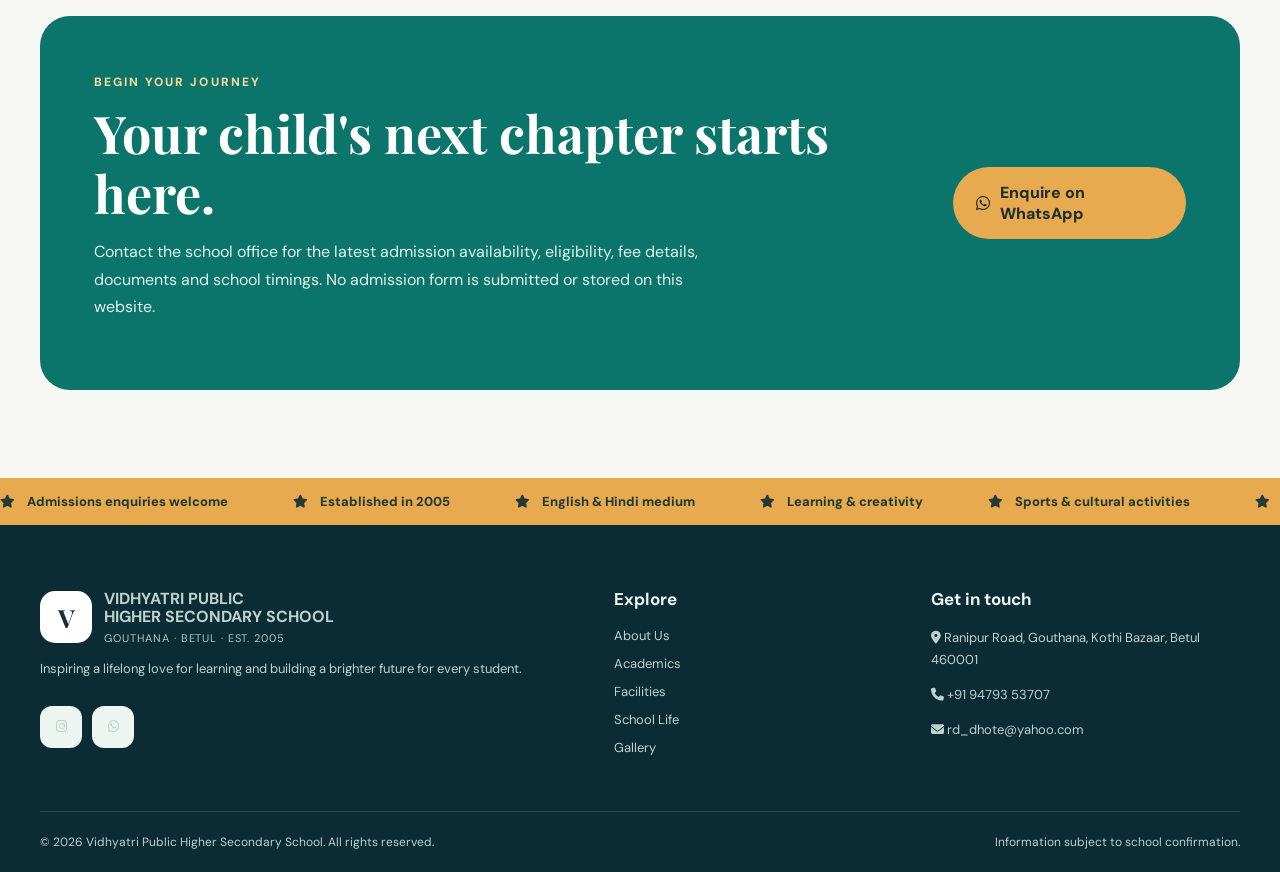
==== commit b7965793: "Convert landing page to dedicated multi-page school website" ====
--- a/index.html
+++ b/index.html
@@ -1,51 +1,8 @@
-<!DOCTYPE html>
-<html lang="en">
-<head>
-<meta charset="UTF-8"><meta name="viewport" content="width=device-width, initial-scale=1">
-<meta name="theme-color" content="#102d37"><meta name="description" content="Vidhyatri Public Higher Secondary School, Gouthana, Betul. Explore academics, facilities, activities, admissions and contact information.">
-<title>Vidhyatri Public Higher Secondary School | Betul</title>
-<link rel="preconnect" href="https://fonts.googleapis.com"><link rel="preconnect" href="https://fonts.gstatic.com" crossorigin>
-<link href="https://fonts.googleapis.com/css2?family=DM+Sans:wght@400;500;600;700;800&family=Playfair+Display:wght@500;600;700&display=swap" rel="stylesheet">
-<link rel="stylesheet" href="https://cdnjs.cloudflare.com/ajax/libs/font-awesome/6.7.2/css/all.min.css">
-<style>
-:root{--ink:#123039;--muted:#66777b;--teal:#0a796e;--gold:#e7aa4e;--paper:#f7f8f3;--line:#e4e9e4;--white:#fff;--radius:22px;scroll-behavior:smooth}
-*{box-sizing:border-box}body{margin:0;color:var(--ink);font-family:'DM Sans',sans-serif;background:var(--paper)}a{text-decoration:none;color:inherit}button,input,textarea,select{font:inherit}button{cursor:pointer}img{display:block;width:100%;object-fit:cover}p{line-height:1.7}.container{width:min(1200px,calc(100% - 44px));margin:auto}.eyebrow{color:var(--teal);font-size:12px;font-weight:800;letter-spacing:.17em;text-transform:uppercase}.section{padding:88px 0}.section-head{display:flex;justify-content:space-between;align-items:end;gap:24px;margin-bottom:32px}.section-head p{max-width:460px;color:var(--muted);margin:0}h1,h2,h3{margin:0;line-height:1.15}h1,h2,.serif{font-family:'Playfair Display',serif}h2{font-size:clamp(32px,4.3vw,52px);margin:12px 0 18px}h3{font-size:21px}small{font-size:12px}.btn{display:inline-flex;align-items:center;justify-content:center;gap:10px;border-radius:999px;padding:14px 22px;font-weight:800;border:1px solid transparent;transition:transform .2s,background .2s}.btn:hover{transform:translateY(-3px)}.btn-primary{background:var(--gold);color:#1d302e}.btn-light{background:#fff;color:var(--ink)}.btn-outline{border-color:#b9d7ce;color:var(--teal)}.topbar{background:#0e2c35;color:#d9e8e7;padding:9px 0;font-size:12px}.top-inner,.top-links,.nav-inner,.nav-links,.brand,.hero-actions,.socials,.footer-bottom{display:flex;align-items:center;gap:18px}.top-inner{justify-content:space-between}.topbar i{color:var(--gold)}header{position:sticky;top:0;z-index:80;background:rgba(255,255,255,.97);backdrop-filter:blur(15px);border-bottom:1px solid #ebefec}.nav-inner{height:84px;justify-content:space-between}.brand{gap:12px;min-width:0}.brand-mark{background:var(--ink);border-radius:15px;width:52px;height:52px;display:grid;place-items:center;color:#fff;font-family:'Playfair Display',serif;font-size:25px;font-weight:700;flex:none}.brand strong{font-size:16px;display:block;line-height:1.15}.brand span{display:block;color:var(--muted);font-size:11px;margin-top:4px;letter-spacing:.08em;text-transform:uppercase}.nav-links{gap:25px;font-size:13px;font-weight:800}.nav-links a:hover,.nav-links a.active{color:var(--teal)}.mobile-toggle{display:none;border:0;background:none;font-size:24px;color:var(--ink)}.nav-cta{padding:12px 18px;font-size:12px}
-.hero{position:relative;min-height:670px;background:#173841;color:#fff;overflow:hidden;display:flex;align-items:center}.hero-image{position:absolute;inset:0;background:linear-gradient(90deg,rgba(8,36,44,.97) 0%,rgba(8,36,44,.87) 43%,rgba(8,36,44,.25) 100%),url('https://images.unsplash.com/photo-1427504494785-3a9ca7044f45?w=1600&q=85') center/cover}.hero:after{content:'';position:absolute;right:-110px;bottom:-240px;width:530px;height:530px;border:1px solid rgba(255,255,255,.15);border-radius:50%;pointer-events:none}.hero-content{position:relative;z-index:1;padding:100px 0}.hero .eyebrow{color:#f6ce8b}.hero h1{max-width:770px;font-size:clamp(42px,6.7vw,82px);letter-spacing:-.03em}.hero h1 em{font-style:normal;color:#f6bb64}.hero p{max-width:620px;color:#d6e4e2;font-size:17px}.hero-actions{margin-top:32px;flex-wrap:wrap}.hero-note{margin-top:60px;display:flex;gap:36px;flex-wrap:wrap}.hero-note strong{display:block;font-size:26px}.hero-note span{font-size:12px;color:#cad9d6}.float-card{position:absolute;right:7%;bottom:55px;z-index:2;background:#fff;color:var(--ink);padding:20px 24px;border-radius:18px;box-shadow:0 20px 50px #0003;max-width:220px}.float-card i{font-size:25px;color:var(--teal);margin-bottom:10px}.float-card strong{display:block}.float-card span{font-size:12px;color:var(--muted)}.ticker{background:var(--gold);overflow:hidden;color:#243a37;padding:15px 0;font-size:13px;font-weight:800}.ticker-track{display:flex;gap:65px;width:max-content;animation:marquee 35s linear infinite}.ticker-track span{white-space:nowrap}.ticker-track i{margin-right:12px}@keyframes marquee{to{transform:translateX(-50%)}}.grid-3{display:grid;grid-template-columns:repeat(3,minmax(0,1fr));gap:22px}.grid-4{display:grid;grid-template-columns:repeat(4,minmax(0,1fr));gap:18px}.feature,.academic-card,.event-card,.contact-card{background:#fff;border:1px solid var(--line);border-radius:var(--radius);overflow:hidden;transition:transform .25s,box-shadow .25s}.feature:hover,.academic-card:hover,.event-card:hover{transform:translateY(-7px);box-shadow:0 20px 40px #10352b12}.feature{padding:28px}.iconbox{width:54px;height:54px;display:grid;place-items:center;background:#e8f5ef;color:var(--teal);border-radius:16px;font-size:23px;margin-bottom:21px}.feature p,.academic-card p,.event-card p{color:var(--muted);font-size:14px}.about-grid{display:grid;grid-template-columns:1fr 1fr;gap:65px;align-items:center}.about-images{position:relative;padding:0 55px 50px 0}.about-images>img{height:470px;border-radius:26px}.about-accent{position:absolute;bottom:0;right:0;border:8px solid var(--paper);border-radius:24px;width:48%;height:235px;object-fit:cover}.about-text>p{color:var(--muted)}.checks{display:grid;grid-template-columns:1fr 1fr;gap:14px;margin:26px 0}.checks span{display:flex;align-items:center;gap:9px;font-weight:700;font-size:13px}.checks i{color:var(--teal)}.dark-section{background:#12343d;color:white}.dark-section .eyebrow{color:#f5bf6d}.dark-section .section-head p{color:#c3d8d7}.academic-card{color:var(--ink)}.academic-card img{height:225px}.academic-body{padding:25px}.academic-body .pill{font-size:11px;font-weight:800;color:var(--teal);letter-spacing:.08em;margin-bottom:12px;display:block}.academic-body h3{margin-bottom:9px}.academic-body a{font-size:13px;font-weight:800;color:var(--teal)}.facilities{background:#edf4ef}.facility-icon{font-size:28px;color:var(--teal);margin-bottom:16px}.facility{background:white;padding:25px;border-radius:19px;border:1px solid var(--line)}.facility h3{font-size:17px}.facility p{font-size:13px;color:var(--muted);margin-bottom:0}.event-card img{height:210px}.event-body{padding:22px}.event-tag{color:var(--teal);font-size:12px;font-weight:800}.gallery-controls{display:flex;gap:10px;flex-wrap:wrap;margin-bottom:25px}.filter{border:1px solid var(--line);background:white;padding:10px 18px;border-radius:99px;font-weight:800;color:var(--muted);font-size:12px}.filter.active{background:var(--ink);color:white}.gallery-grid{display:grid;grid-template-columns:repeat(3,minmax(0,1fr));gap:17px}.gallery-item{position:relative;border:0;padding:0;border-radius:18px;overflow:hidden;background:#e4e9e6;text-align:left}.gallery-item img{height:240px;transition:transform .35s}.gallery-item:hover img{transform:scale(1.05)}.gallery-item span{position:absolute;left:15px;bottom:15px;background:#fff;padding:9px 12px;border-radius:10px;font-weight:800;font-size:12px}.photo-note{color:var(--muted);font-size:12px;margin-top:17px}.admission-banner{background:#0b756b;color:#fff;border-radius:30px;padding:54px;display:flex;align-items:center;justify-content:space-between;gap:35px}.admission-banner h2{margin-bottom:8px}.admission-banner p{color:#e0f2ed;max-width:650px}.contact-grid{display:grid;grid-template-columns:.85fr 1.15fr;gap:28px}.contact-card{padding:32px}.contact-list{display:grid;gap:23px;margin-top:25px}.contact-list>div{display:flex;gap:17px;align-items:start}.contact-list i{color:var(--teal);font-size:20px;width:24px;margin-top:4px}.contact-list strong{display:block}.contact-list span,.contact-list a{color:var(--muted);font-size:14px;line-height:1.6}.socials{margin-top:26px;gap:10px}.socials a{background:#edf5f1;width:42px;height:42px;border-radius:12px;display:grid;place-items:center;color:var(--teal)}.socials a:hover{background:var(--teal);color:white}.map-frame{width:100%;height:100%;min-height:395px;border:0;border-radius:var(--radius)}.map-wrap{background:#fff;padding:8px;border-radius:var(--radius);border:1px solid var(--line)}.faq{max-width:850px;margin:auto}.faq details{background:white;border:1px solid var(--line);padding:22px 25px;margin-bottom:13px;border-radius:16px}.faq summary{cursor:pointer;font-weight:800}.faq p{color:var(--muted);margin-bottom:0}.footer{background:#0b2c35;color:#ecf6f3;padding:65px 0 22px}.footer-grid{display:grid;grid-template-columns:2fr 1fr 1.2fr;gap:60px}.footer p,.footer a,.footer small{color:#bdd1cf;font-size:13px}.footer h3{font-size:17px;margin-bottom:17px}.footer-links{display:grid;gap:11px}.footer-links a:hover{color:var(--gold)}.footer-bottom{border-top:1px solid #ffffff24;margin-top:55px;padding-top:22px;justify-content:space-between;color:#bdd1cf;font-size:12px;flex-wrap:wrap}.up{position:fixed;bottom:22px;right:22px;width:48px;height:48px;border:0;border-radius:50%;background:var(--gold);color:var(--ink);box-shadow:0 10px 24px #0002;display:none;z-index:70}.up.visible{display:block}.whatsapp{position:fixed;bottom:82px;right:22px;background:#25d366;color:white;width:48px;height:48px;border-radius:50%;display:grid;place-items:center;font-size:23px;z-index:70;box-shadow:0 12px 25px #0002}.reveal{opacity:0;transform:translateY(24px);transition:opacity .65s,transform .65s}.reveal.show{opacity:1;transform:none}.lightbox{position:fixed;inset:0;background:#071d22ef;z-index:120;display:none;place-items:center;padding:24px}.lightbox.open{display:grid}.lightbox img{max-height:82vh;max-width:100%;width:auto;border-radius:16px}.lightbox button{position:absolute;right:20px;top:20px;border:0;background:white;border-radius:50%;width:40px;height:40px;font-size:23px}
-@media(max-width:1050px){.nav-links{gap:13px}.nav-links a{font-size:12px}.nav-cta{display:none}.float-card{display:none}.grid-4{grid-template-columns:repeat(2,1fr)}}@media(max-width:800px){.topbar{display:none}.nav-inner{height:74px}.mobile-toggle{display:block}.nav-links{display:none;position:absolute;top:74px;left:0;right:0;padding:18px 22px 25px;background:white;box-shadow:0 22px 30px #0002;flex-direction:column;align-items:stretch;gap:0}.nav-links.open{display:flex}.nav-links a{padding:13px 0;font-size:14px;border-bottom:1px solid #edf1ee}.hero{min-height:640px}.hero-content{padding:80px 0}.hero-note{margin-top:40px}.about-grid,.contact-grid{grid-template-columns:1fr}.about-grid{gap:35px}.section{padding:65px 0}.grid-3{grid-template-columns:repeat(2,minmax(0,1fr))}.footer-grid{grid-template-columns:1fr 1fr;gap:28px}.footer-grid>div:first-child{grid-column:1/-1}.admission-banner{padding:35px;flex-direction:column;align-items:start}.gallery-grid{grid-template-columns:repeat(2,1fr)}}@media(max-width:540px){.container{width:calc(100% - 32px)}.brand-mark{height:44px;width:44px;font-size:22px}.brand strong{font-size:13px}.brand span{font-size:9px}.hero h1{font-size:43px}.hero p{font-size:14px}.hero-note{gap:20px}.hero-note strong{font-size:22px}.section-head{display:block}.grid-3,.grid-4,.gallery-grid{grid-template-columns:1fr}.about-images{padding-right:35px}.about-images>img{height:330px}.about-accent{height:150px}.checks{grid-template-columns:1fr}.gallery-item img{height:245px}.footer-grid{grid-template-columns:1fr}.footer-grid>div:first-child{grid-column:auto}.contact-card{padding:23px}.admission-banner{padding:29px}.map-frame{min-height:320px}.hero-actions .btn{width:100%}}@media(prefers-reduced-motion:reduce){*,*:before,*:after{animation:none!important;scroll-behavior:auto!important;transition:none!important}.reveal{opacity:1;transform:none}}
-</style>
-</head>
-<body>
-<div class="topbar"><div class="container top-inner"><div class="top-links"><span><i class="fa-solid fa-location-dot"></i> Gouthana, Kothi Bazaar, Betul, MP</span><a href="tel:+919479353707"><i class="fa-solid fa-phone"></i> +91 94793 53707</a></div><div class="top-links"><span>English & Hindi Medium</span><a href="https://www.instagram.com/vidhyatri_public_school_/" target="_blank" rel="noopener" aria-label="Instagram"><i class="fa-brands fa-instagram"></i></a></div></div></div>
-<header><div class="container nav-inner"><a class="brand" href="#home" aria-label="Vidhyatri school home"><div class="brand-mark">V</div><div><strong>VIDHYATRI PUBLIC<br>HIGHER SECONDARY SCHOOL</strong><span>Gouthana · Betul · Est. 2005</span></div></a><nav class="nav-links" id="nav"><a href="#home">Home</a><a href="#about">About</a><a href="#academics">Academics</a><a href="#facilities">Facilities</a><a href="#events">Activities</a><a href="#gallery">Gallery</a><a href="#admissions">Admissions</a><a href="#contact">Contact</a></nav><a class="btn btn-primary nav-cta" href="#admissions">Admission Enquiry <i class="fa-solid fa-arrow-up-right-from-square"></i></a><button class="mobile-toggle" id="menuBtn" aria-label="Toggle navigation" aria-expanded="false" aria-controls="nav"><i class="fa-solid fa-bars"></i></button></div></header>
-<main>
-<section class="hero" id="home"><div class="hero-image"></div><div class="container hero-content"><div class="eyebrow"><i class="fa-solid fa-star"></i> A place to learn, grow and thrive</div><h1>Learning today.<br><em>Leading tomorrow.</em></h1><p>Welcome to Vidhyatri Public Higher Secondary School, Betul — nurturing curiosity, character and confidence through a balanced education.</p><div class="hero-actions"><a class="btn btn-primary" href="#admissions">Explore Admissions <i class="fa-solid fa-arrow-right"></i></a><a class="btn btn-light" href="#about">Discover Our School <i class="fa-solid fa-arrow-right"></i></a></div><div class="hero-note"><div><strong>2005</strong><span>Established</span></div><div><strong>KG–XII</strong><span>Learning journey</span></div><div><strong>2</strong><span>Instruction languages</span></div></div></div><div class="float-card"><i class="fa-solid fa-graduation-cap"></i><strong>Every child matters.</strong><span>Academic excellence with opportunities beyond the classroom.</span></div></section>
-<div class="ticker" aria-label="School highlights"><div class="ticker-track" id="ticker"></div></div>
-<section class="section" id="about"><div class="container about-grid"><div class="about-images reveal"><img loading="lazy" src="https://images.unsplash.com/photo-1509062522246-3755977927d7?w=950&q=80" alt="Illustrative classroom teaching photograph"><img loading="lazy" class="about-accent" src="https://images.unsplash.com/photo-1497633762265-9d179a990aa6?w=550&q=80" alt="Illustrative books in a library"></div><div class="about-text reveal"><div class="eyebrow">Welcome to Vidhyatri</div><h2>Education with purpose, values with vision.</h2><p>Since 2005, Vidhyatri Public Higher Secondary School has served families in Betul. Our school supports students from their foundational years through higher secondary education, with learning opportunities in both English and Hindi.</p><p>We believe meaningful education brings academics, creativity, sports and personal development together.</p><div class="checks"><span><i class="fa-solid fa-circle-check"></i> Co-educational learning</span><span><i class="fa-solid fa-circle-check"></i> English & Hindi medium</span><span><i class="fa-solid fa-circle-check"></i> Holistic development</span><span><i class="fa-solid fa-circle-check"></i> Cultural participation</span></div><a class="btn btn-outline" href="#contact">Connect With Us <i class="fa-solid fa-arrow-right"></i></a></div></div></section>
-<section class="section dark-section" id="academics"><div class="container"><div class="section-head reveal"><div><span class="eyebrow">Our academics</span><h2>Every stage. Every possibility.</h2></div><p>Age-appropriate learning from foundational education through higher secondary years.</p></div><div class="grid-3">
-<article class="academic-card reveal"><img loading="lazy" src="https://images.unsplash.com/photo-1503454537195-1dcabb73ffb9?w=650&q=80" alt="Illustrative early learning image"><div class="academic-body"><span class="pill">FOUNDATIONAL YEARS</span><h3>Kindergarten</h3><p>A warm introduction to learning through exploration, creativity and social skills.</p><a href="#contact">Enquire now <i class="fa-solid fa-arrow-right"></i></a></div></article>
-<article class="academic-card reveal"><img loading="lazy" src="https://images.unsplash.com/photo-1503676260728-1c00da094a0b?w=650&q=80" alt="Illustrative student learning image"><div class="academic-body"><span class="pill">PRIMARY & MIDDLE YEARS</span><h3>Classes I–VIII</h3><p>Developing strong foundations in language, mathematics, science and everyday skills.</p><a href="#contact">Enquire now <i class="fa-solid fa-arrow-right"></i></a></div></article>
-<article class="academic-card reveal"><img loading="lazy" src="https://images.unsplash.com/photo-1427504494785-3a9ca7044f45?w=650&q=80" alt="Illustrative secondary education image"><div class="academic-body"><span class="pill">SECONDARY & SENIOR YEARS</span><h3>Classes IX–XII</h3><p>Subject-focused learning, regular evaluation and preparation for the next milestone.</p><a href="#contact">Enquire now <i class="fa-solid fa-arrow-right"></i></a></div></article>
-</div><p style="font-size:12px;color:#c9dcda;margin-top:25px">Board, streams, subjects and current admission eligibility should be confirmed directly with the school office.</p></div></section>
-<section class="section facilities" id="facilities"><div class="container"><div class="section-head reveal"><div><span class="eyebrow">Campus experience</span><h2>Space to discover more.</h2></div><p>Learning supported by essential facilities, attentive guidance and activities beyond textbooks.</p></div><div class="grid-4" id="facilityGrid"></div></div></section>
-<section class="section" id="events"><div class="container"><div class="section-head reveal"><div><span class="eyebrow">Life at Vidhyatri</span><h2>Memories beyond the classroom.</h2></div><p>Celebrating creativity, teamwork, tradition and school spirit throughout the year.</p></div><div class="grid-3" id="eventsGrid"></div></div></section>
-<section class="section facilities" id="gallery"><div class="container"><div class="section-head reveal"><div><span class="eyebrow">Gallery</span><h2>Moments that inspire.</h2></div><p>Browse our activity themes and visit the school's Instagram profile for actual event photographs.</p></div><div class="gallery-controls" id="galleryFilters"></div><div class="gallery-grid" id="galleryGrid"></div><p class="photo-note"><i class="fa-solid fa-circle-info"></i> Gallery photos shown here are illustrative stock imagery, not photographs of Vidhyatri students or campus. Actual school photographs can be added with permission.</p><p><a class="btn btn-outline" href="https://www.instagram.com/vidhyatri_public_school_/" target="_blank" rel="noopener"><i class="fa-brands fa-instagram"></i> View Actual School Updates on Instagram</a></p></div></section>
-<section class="section" id="admissions"><div class="container"><div class="admission-banner reveal"><div><span class="eyebrow" style="color:#f9d89b">Begin your journey</span><h2>Your child's next chapter starts here.</h2><p>Contact the school office for the latest admission availability, eligibility, fee details, documents and school timings. No admission form is submitted or stored on this website.</p></div><a class="btn btn-primary" href="https://wa.me/919479353707?text=Hello%2C%20I%20would%20like%20to%20enquire%20about%20admission%20to%20Vidhyatri%20Public%20Higher%20Secondary%20School." target="_blank" rel="noopener"><i class="fa-brands fa-whatsapp"></i> Enquire on WhatsApp</a></div></div></section>
-<section class="section facilities" id="contact"><div class="container"><div class="section-head reveal"><div><span class="eyebrow">Find us</span><h2>We'd love to hear from you.</h2></div><p>Questions about academics, admissions or campus life? Reach the school directly.</p></div><div class="contact-grid"><div class="contact-card reveal"><h3>Contact information</h3><div class="contact-list"><div><i class="fa-solid fa-location-dot"></i><div><strong>School Address</strong><span>Ranipur Road, Gouthana, near Betul Town 1, Kothi Bazaar, Betul, Madhya Pradesh 460001</span></div></div><div><i class="fa-solid fa-phone"></i><div><strong>Phone</strong><a href="tel:+919479353707">+91 94793 53707</a></div></div><div><i class="fa-solid fa-envelope"></i><div><strong>Email</strong><a href="mailto:rd_dhote@yahoo.com">rd_dhote@yahoo.com</a></div></div><div><i class="fa-solid fa-user-tie"></i><div><strong>Principal</strong><span>Dhote Sir</span></div></div></div><div class="socials"><a title="Instagram" aria-label="Instagram" href="https://www.instagram.com/vidhyatri_public_school_/" target="_blank" rel="noopener"><i class="fa-brands fa-instagram"></i></a><a title="WhatsApp" aria-label="WhatsApp" href="https://wa.me/919479353707" target="_blank" rel="noopener"><i class="fa-brands fa-whatsapp"></i></a><a title="Email" aria-label="Email" href="mailto:rd_dhote@yahoo.com"><i class="fa-solid fa-envelope"></i></a><a title="Google Maps" aria-label="Google Maps" href="https://www.google.com/maps/search/?api=1&query=Vidhyatri%20Public%20School%20Gouthana%20Betul" target="_blank" rel="noopener"><i class="fa-solid fa-map-location-dot"></i></a></div><p style="font-size:12px;color:var(--muted)">Other social profiles can be connected once their official links are confirmed.</p></div><div class="map-wrap reveal"><iframe class="map-frame" title="Map of Vidhyatri Public School, Gouthana, Betul" loading="lazy" referrerpolicy="no-referrer-when-downgrade" src="https://www.google.com/maps?q=Vidhyatri%20Public%20School%20Gouthana%20Betul&output=embed"></iframe></div></div><p style="margin-top:20px"><a class="btn btn-outline" href="https://www.google.com/maps/dir/?api=1&destination=Vidhyatri%20Public%20School%20Gouthana%20Betul" target="_blank" rel="noopener"><i class="fa-solid fa-diamond-turn-right"></i> Get Directions</a></p></div></section>
-<section class="section" id="faq"><div class="container"><div style="text-align:center" class="reveal"><span class="eyebrow">Good to know</span><h2>Frequently asked questions</h2></div><div class="faq"><details><summary>Which classes does the school offer?</summary><p>The school offers education from kindergarten through Class XII. Confirm class-specific admissions with the office.</p></details><details><summary>Are English and Hindi medium available?</summary><p>Both English and Hindi are listed as mediums of instruction. Confirm availability for your child's grade with the school.</p></details><details><summary>How can I learn about the admission process and fees?</summary><p>Please call +91 94793 53707 or email rd_dhote@yahoo.com for the current process, fees and documents.</p></details><details><summary>Where is the school located?</summary><p>Ranipur Road, Gouthana, Kothi Bazaar, Betul, Madhya Pradesh. Use the embedded map above for navigation.</p></details></div></div></section>
-</main>
-<footer class="footer"><div class="container"><div class="footer-grid"><div><a class="brand" href="#home"><div class="brand-mark" style="background:#fff;color:#123039">V</div><div><strong>VIDHYATRI PUBLIC<br>HIGHER SECONDARY SCHOOL</strong><span style="color:#afc6c4">Gouthana · Betul · Est. 2005</span></div></a><p>Inspiring a lifelong love for learning and building a brighter future for every student.</p><div class="socials"><a href="https://www.instagram.com/vidhyatri_public_school_/" target="_blank" rel="noopener" aria-label="Instagram"><i class="fa-brands fa-instagram"></i></a><a href="https://wa.me/919479353707" target="_blank" rel="noopener" aria-label="WhatsApp"><i class="fa-brands fa-whatsapp"></i></a></div></div><div><h3>Explore</h3><div class="footer-links"><a href="#about">About Us</a><a href="#academics">Academics</a><a href="#facilities">Facilities</a><a href="#events">School Life</a><a href="#gallery">Gallery</a></div></div><div><h3>Get in touch</h3><p><i class="fa-solid fa-location-dot"></i> Ranipur Road, Gouthana, Kothi Bazaar, Betul 460001</p><p><a href="tel:+919479353707"><i class="fa-solid fa-phone"></i> +91 94793 53707</a></p><p><a href="mailto:rd_dhote@yahoo.com"><i class="fa-solid fa-envelope"></i> rd_dhote@yahoo.com</a></p></div></div><div class="footer-bottom"><span>© <span id="year"></span> Vidhyatri Public Higher Secondary School. All rights reserved.</span><span>Information subject to school confirmation.</span></div></div></footer>
+<!DOCTYPE html><html lang="en"><head><meta charset="UTF-8"><meta name="viewport" content="width=device-width, initial-scale=1"><meta name="theme-color" content="#102d37"><meta name="description" content="Vidhyatri Public Higher Secondary School in Gouthana, Betul. Explore campus, academics, facilities and admissions."><link rel="preconnect" href="https://fonts.googleapis.com"><link rel="preconnect" href="https://fonts.gstatic.com" crossorigin><link href="https://fonts.googleapis.com/css2?family=DM+Sans:wght@400;500;600;700;800&family=Playfair+Display:wght@500;600;700&display=swap" rel="stylesheet"><link rel="stylesheet" href="https://cdnjs.cloudflare.com/ajax/libs/font-awesome/6.7.2/css/all.min.css"><link rel="stylesheet" href="/assets/style.css"><title>Home | Vidhyatri Public Higher Secondary School</title></head><body><div class="topbar"><div class="container top-inner"><div class="top-links"><span><i class="fa-solid fa-location-dot"></i> Gouthana, Kothi Bazaar, Betul, MP</span><a href="tel:+919479353707"><i class="fa-solid fa-phone"></i> +91 94793 53707</a></div><div class="top-links"><span>English & Hindi Medium</span><a href="https://www.instagram.com/vidhyatri_public_school_/" target="_blank" rel="noopener" aria-label="Instagram"><i class="fa-brands fa-instagram"></i></a></div></div></div>
+<header><div class="container nav-inner"><a class="brand" href="/" aria-label="Vidhyatri school home"><div class="brand-mark">V</div><div><strong>VIDHYATRI PUBLIC<br>HIGHER SECONDARY SCHOOL</strong><span>Gouthana · Betul · Est. 2005</span></div></a><nav class="nav-links" id="nav"><a href="/">Home</a><a href="/about/">About</a><a href="/academics/">Academics</a><a href="/facilities/">Facilities</a><a href="/activities/">Activities</a><a href="/gallery/">Gallery</a><a href="/admissions/">Admissions</a><a href="/contact/">Contact</a></nav><a class="btn btn-primary nav-cta" href="/admissions/">Admission Enquiry <i class="fa-solid fa-arrow-up-right-from-square"></i></a><button class="mobile-toggle" id="menuBtn" aria-label="Toggle navigation" aria-expanded="false" aria-controls="nav"><i class="fa-solid fa-bars"></i></button></div></header>
+<main><section class="hero" id="home"><div class="hero-image"></div><div class="container hero-content"><div class="eyebrow"><i class="fa-solid fa-star"></i> A place to learn, grow and thrive</div><h1>Learning today.<br><em>Leading tomorrow.</em></h1><p>Welcome to Vidhyatri Public Higher Secondary School, Betul — nurturing curiosity, character and confidence through a balanced education.</p><div class="hero-actions"><a class="btn btn-primary" href="/admissions/">Explore Admissions <i class="fa-solid fa-arrow-right"></i></a><a class="btn btn-light" href="/about/">Discover Our School <i class="fa-solid fa-arrow-right"></i></a></div><div class="hero-note"><div><strong>2005</strong><span>Established</span></div><div><strong>KG–XII</strong><span>Learning journey</span></div><div><strong>2</strong><span>Instruction languages</span></div></div></div><div class="float-card"><i class="fa-solid fa-graduation-cap"></i><strong>Every child matters.</strong><span>Academic excellence with opportunities beyond the classroom.</span></div></section>
+<section class="section" id="about"><div class="container about-grid"><div class="about-images reveal"><img loading="lazy" src="https://images.unsplash.com/photo-1509062522246-3755977927d7?w=950&q=80" alt="Illustrative classroom teaching photograph"><img loading="lazy" class="about-accent" src="https://images.unsplash.com/photo-1497633762265-9d179a990aa6?w=550&q=80" alt="Illustrative books in a library"></div><div class="about-text reveal"><div class="eyebrow">Welcome to Vidhyatri</div><h2>Education with purpose, values with vision.</h2><p>Since 2005, Vidhyatri Public Higher Secondary School has served families in Betul. Our school supports students from their foundational years through higher secondary education, with learning opportunities in both English and Hindi.</p><p>We believe meaningful education brings academics, creativity, sports and personal development together.</p><div class="checks"><span><i class="fa-solid fa-circle-check"></i> Co-educational learning</span><span><i class="fa-solid fa-circle-check"></i> English & Hindi medium</span><span><i class="fa-solid fa-circle-check"></i> Holistic development</span><span><i class="fa-solid fa-circle-check"></i> Cultural participation</span></div><a class="btn btn-outline" href="/contact/">Connect With Us <i class="fa-solid fa-arrow-right"></i></a></div></div></section>
+<section class="section" id="admissions"><div class="container"><div class="admission-banner reveal"><div><span class="eyebrow" style="color:#f9d89b">Begin your journey</span><h2>Your child's next chapter starts here.</h2><p>Contact the school office for the latest admission availability, eligibility, fee details, documents and school timings. No admission form is submitted or stored on this website.</p></div><a class="btn btn-primary" href="https://wa.me/919479353707?text=Hello%2C%20I%20would%20like%20to%20enquire%20about%20admission%20to%20Vidhyatri%20Public%20Higher%20Secondary%20School." target="_blank" rel="noopener"><i class="fa-brands fa-whatsapp"></i> Enquire on WhatsApp</a></div></div></section><div class="ticker" aria-label="School highlights"><div class="ticker-track" id="ticker"></div></div>
+</main><footer class="footer"><div class="container"><div class="footer-grid"><div><a class="brand" href="/"><div class="brand-mark" style="background:#fff;color:#123039">V</div><div><strong>VIDHYATRI PUBLIC<br>HIGHER SECONDARY SCHOOL</strong><span style="color:#afc6c4">Gouthana · Betul · Est. 2005</span></div></a><p>Inspiring a lifelong love for learning and building a brighter future for every student.</p><div class="socials"><a href="https://www.instagram.com/vidhyatri_public_school_/" target="_blank" rel="noopener" aria-label="Instagram"><i class="fa-brands fa-instagram"></i></a><a href="https://wa.me/919479353707" target="_blank" rel="noopener" aria-label="WhatsApp"><i class="fa-brands fa-whatsapp"></i></a></div></div><div><h3>Explore</h3><div class="footer-links"><a href="/about/">About Us</a><a href="/academics/">Academics</a><a href="/facilities/">Facilities</a><a href="/activities/">School Life</a><a href="/gallery/">Gallery</a></div></div><div><h3>Get in touch</h3><p><i class="fa-solid fa-location-dot"></i> Ranipur Road, Gouthana, Kothi Bazaar, Betul 460001</p><p><a href="tel:+919479353707"><i class="fa-solid fa-phone"></i> +91 94793 53707</a></p><p><a href="mailto:rd_dhote@yahoo.com"><i class="fa-solid fa-envelope"></i> rd_dhote@yahoo.com</a></p></div></div><div class="footer-bottom"><span>© <span id="year"></span> Vidhyatri Public Higher Secondary School. All rights reserved.</span><span>Information subject to school confirmation.</span></div></div></footer>
 <a class="whatsapp" href="https://wa.me/919479353707?text=Hello%2C%20I%20have%20an%20enquiry%20about%20Vidhyatri%20Public%20School." target="_blank" rel="noopener" aria-label="Chat with school on WhatsApp"><i class="fa-brands fa-whatsapp"></i></a><button class="up" id="toTop" aria-label="Scroll to top"><i class="fa-solid fa-arrow-up"></i></button><div id="lightbox" class="lightbox" role="dialog" aria-modal="true" aria-label="Gallery photo"><button aria-label="Close photo" id="closeLightbox">×</button><img src="" alt="" id="lightboxImage"></div>
-<script>
-const highlights=['Admissions enquiries welcome','Established in 2005','English & Hindi medium','Learning & creativity','Sports & cultural activities','Kindergarten to Class XII'];const ticker=document.getElementById('ticker');ticker.innerHTML=highlights.concat(highlights).map(t=>'<span><i class="fa-solid fa-star"></i>'+t+'</span>').join('');
-const facilities=[['fa-chalkboard-user','Smart Learning','Classroom learning supported by smartboards and teaching resources.'],['fa-shield-heart','Student Safety','Attention to campus safety, well-being and a supportive environment.'],['fa-clipboard-check','Regular Evaluation','Learning progress tracked through regular academic evaluation.'],['fa-futbol','Sports & Games','Opportunities to participate in sports and team activities.'],['fa-masks-theater','Cultural Activities','Annual functions, dance, music and cultural celebrations.'],['fa-people-group','Character & Values','Activities that encourage teamwork, responsibility and respect.'],['fa-book-open-reader','Bilingual Learning','English and Hindi medium pathways for learners.'],['fa-fire-flame-curved','Scout Activities','Scout and camp-style activities that build confidence and skills.']];
-document.getElementById('facilityGrid').innerHTML=facilities.map(x=>'<article class="facility reveal"><i class="fa-solid '+x[0]+' facility-icon"></i><h3>'+x[1]+'</h3><p>'+x[2]+'</p></article>').join('');
-const events=[['Cultural Celebrations','Annual functions & performances','Creative expression through school cultural programmes.','https://images.unsplash.com/photo-1540575467063-178a50c2df87?w=650&q=80'],['Sports & Team Spirit','Games and competitions','Building confidence, sportsmanship and collaboration.','https://images.unsplash.com/photo-1461896836934-ffe607ba8211?w=650&q=80'],['Traditions & Festivals','Celebrating together','National festivals, school activities and cultural occasions.','https://images.unsplash.com/photo-1527525443983-6e60c75fff46?w=650&q=80']];
-document.getElementById('eventsGrid').innerHTML=events.map(x=>'<article class="event-card reveal"><img loading="lazy" alt="Illustrative '+x[0]+' photograph" src="'+x[3]+'"><div class="event-body"><span class="event-tag">'+x[0]+'</span><h3 style="margin-top:9px">'+x[1]+'</h3><p>'+x[2]+'</p></div></article>').join('');
-const photos=[['Learning','Classroom Learning','https://images.unsplash.com/photo-1509062522246-3755977927d7?w=800&q=80'],['Learning','Books & Discovery','https://images.unsplash.com/photo-1497633762265-9d179a990aa6?w=800&q=80'],['Sports','Sports & Fitness','https://images.unsplash.com/photo-1461896836934-ffe607ba8211?w=800&q=80'],['Events','Celebrations','https://images.unsplash.com/photo-1540575467063-178a50c2df87?w=800&q=80'],['Learning','Student Growth','https://images.unsplash.com/photo-1503676260728-1c00da094a0b?w=800&q=80'],['Events','Together We Grow','https://images.unsplash.com/photo-1527525443983-6e60c75fff46?w=800&q=80']];
-const filters=['All','Learning','Sports','Events'];const filterRoot=document.getElementById('galleryFilters');const galleryRoot=document.getElementById('galleryGrid');const lb=document.getElementById('lightbox');const lbImg=document.getElementById('lightboxImage');
-function renderGallery(category='All'){filterRoot.innerHTML=filters.map(f=>'<button type="button" class="filter '+(f===category?'active':'')+'" data-filter="'+f+'">'+f+'</button>').join('');galleryRoot.innerHTML=photos.filter(p=>category==='All'||p[0]===category).map((p,i)=>'<button class="gallery-item" type="button" data-image="'+p[2]+'" data-alt="Illustrative image: '+p[1]+'"><img loading="lazy" src="'+p[2]+'" alt="Illustrative image: '+p[1]+'"><span>'+p[1]+' <i class="fa-solid fa-arrow-up-right-from-square"></i></span></button>').join('')};renderGallery();filterRoot.addEventListener('click',e=>{let b=e.target.closest('[data-filter]');if(b)renderGallery(b.dataset.filter)});galleryRoot.addEventListener('click',e=>{const b=e.target.closest('[data-image]');if(!b)return;lbImg.src=b.dataset.image;lbImg.alt=b.dataset.alt;lb.classList.add('open');document.body.style.overflow='hidden'});function closeLb(){lb.classList.remove('open');document.body.style.overflow='';lbImg.removeAttribute('src')}document.getElementById('closeLightbox').addEventListener('click',closeLb);lb.addEventListener('click',e=>{if(e.target===lb)closeLb()});document.addEventListener('keydown',e=>{if(e.key==='Escape')closeLb()});
-const menuBtn=document.getElementById('menuBtn');const nav=document.getElementById('nav');menuBtn.addEventListener('click',()=>{let open=nav.classList.toggle('open');menuBtn.setAttribute('aria-expanded',String(open));menuBtn.innerHTML=open?'<i class="fa-solid fa-xmark"></i>':'<i class="fa-solid fa-bars"></i>'});nav.querySelectorAll('a').forEach(a=>a.addEventListener('click',()=>{nav.classList.remove('open');menuBtn.setAttribute('aria-expanded','false');menuBtn.innerHTML='<i class="fa-solid fa-bars"></i>'}));
-const up=document.getElementById('toTop');up.addEventListener('click',()=>window.scrollTo({top:0,behavior:'smooth'}));addEventListener('scroll',()=>up.classList.toggle('visible',scrollY>430),{passive:true});document.getElementById('year').textContent=new Date().getFullYear();
-const obs=new IntersectionObserver(entries=>entries.forEach(x=>{if(x.isIntersecting){x.target.classList.add('show');obs.unobserve(x.target)}}),{threshold:.08});document.querySelectorAll('.reveal').forEach(el=>obs.observe(el));const sections=[...document.querySelectorAll('main section[id]')];const navObs=new IntersectionObserver(entries=>entries.forEach(x=>{if(x.isIntersecting)nav.querySelectorAll('a').forEach(a=>a.classList.toggle('active',a.getAttribute('href')==='#'+x.target.id))}),{rootMargin:'-30% 0px -55% 0px'});sections.forEach(s=>navObs.observe(s));
-</script>
-</body></html>+<script src="/assets/site.js" defer></script></body></html>
--- a/assets/style.css
+++ b/assets/style.css
@@ -0,0 +1,7 @@
+
+:root{--ink:#123039;--muted:#66777b;--teal:#0a796e;--gold:#e7aa4e;--paper:#f7f8f3;--line:#e4e9e4;--white:#fff;--radius:22px;scroll-behavior:smooth}
+*{box-sizing:border-box}body{margin:0;color:var(--ink);font-family:'DM Sans',sans-serif;background:var(--paper)}a{text-decoration:none;color:inherit}button,input,textarea,select{font:inherit}button{cursor:pointer}img{display:block;width:100%;object-fit:cover}p{line-height:1.7}.container{width:min(1200px,calc(100% - 44px));margin:auto}.eyebrow{color:var(--teal);font-size:12px;font-weight:800;letter-spacing:.17em;text-transform:uppercase}.section{padding:88px 0}.section-head{display:flex;justify-content:space-between;align-items:end;gap:24px;margin-bottom:32px}.section-head p{max-width:460px;color:var(--muted);margin:0}h1,h2,h3{margin:0;line-height:1.15}h1,h2,.serif{font-family:'Playfair Display',serif}h2{font-size:clamp(32px,4.3vw,52px);margin:12px 0 18px}h3{font-size:21px}small{font-size:12px}.btn{display:inline-flex;align-items:center;justify-content:center;gap:10px;border-radius:999px;padding:14px 22px;font-weight:800;border:1px solid transparent;transition:transform .2s,background .2s}.btn:hover{transform:translateY(-3px)}.btn-primary{background:var(--gold);color:#1d302e}.btn-light{background:#fff;color:var(--ink)}.btn-outline{border-color:#b9d7ce;color:var(--teal)}.topbar{background:#0e2c35;color:#d9e8e7;padding:9px 0;font-size:12px}.top-inner,.top-links,.nav-inner,.nav-links,.brand,.hero-actions,.socials,.footer-bottom{display:flex;align-items:center;gap:18px}.top-inner{justify-content:space-between}.topbar i{color:var(--gold)}header{position:sticky;top:0;z-index:80;background:rgba(255,255,255,.97);backdrop-filter:blur(15px);border-bottom:1px solid #ebefec}.nav-inner{height:84px;justify-content:space-between}.brand{gap:12px;min-width:0}.brand-mark{background:var(--ink);border-radius:15px;width:52px;height:52px;display:grid;place-items:center;color:#fff;font-family:'Playfair Display',serif;font-size:25px;font-weight:700;flex:none}.brand strong{font-size:16px;display:block;line-height:1.15}.brand span{display:block;color:var(--muted);font-size:11px;margin-top:4px;letter-spacing:.08em;text-transform:uppercase}.nav-links{gap:25px;font-size:13px;font-weight:800}.nav-links a:hover,.nav-links a.active{color:var(--teal)}.mobile-toggle{display:none;border:0;background:none;font-size:24px;color:var(--ink)}.nav-cta{padding:12px 18px;font-size:12px}
+.hero{position:relative;min-height:670px;background:#173841;color:#fff;overflow:hidden;display:flex;align-items:center}.hero-image{position:absolute;inset:0;background:linear-gradient(90deg,rgba(8,36,44,.97) 0%,rgba(8,36,44,.87) 43%,rgba(8,36,44,.25) 100%),url('https://images.unsplash.com/photo-1427504494785-3a9ca7044f45?w=1600&q=85') center/cover}.hero:after{content:'';position:absolute;right:-110px;bottom:-240px;width:530px;height:530px;border:1px solid rgba(255,255,255,.15);border-radius:50%;pointer-events:none}.hero-content{position:relative;z-index:1;padding:100px 0}.hero .eyebrow{color:#f6ce8b}.hero h1{max-width:770px;font-size:clamp(42px,6.7vw,82px);letter-spacing:-.03em}.hero h1 em{font-style:normal;color:#f6bb64}.hero p{max-width:620px;color:#d6e4e2;font-size:17px}.hero-actions{margin-top:32px;flex-wrap:wrap}.hero-note{margin-top:60px;display:flex;gap:36px;flex-wrap:wrap}.hero-note strong{display:block;font-size:26px}.hero-note span{font-size:12px;color:#cad9d6}.float-card{position:absolute;right:7%;bottom:55px;z-index:2;background:#fff;color:var(--ink);padding:20px 24px;border-radius:18px;box-shadow:0 20px 50px #0003;max-width:220px}.float-card i{font-size:25px;color:var(--teal);margin-bottom:10px}.float-card strong{display:block}.float-card span{font-size:12px;color:var(--muted)}.ticker{background:var(--gold);overflow:hidden;color:#243a37;padding:15px 0;font-size:13px;font-weight:800}.ticker-track{display:flex;gap:65px;width:max-content;animation:marquee 35s linear infinite}.ticker-track span{white-space:nowrap}.ticker-track i{margin-right:12px}@keyframes marquee{to{transform:translateX(-50%)}}.grid-3{display:grid;grid-template-columns:repeat(3,minmax(0,1fr));gap:22px}.grid-4{display:grid;grid-template-columns:repeat(4,minmax(0,1fr));gap:18px}.feature,.academic-card,.event-card,.contact-card{background:#fff;border:1px solid var(--line);border-radius:var(--radius);overflow:hidden;transition:transform .25s,box-shadow .25s}.feature:hover,.academic-card:hover,.event-card:hover{transform:translateY(-7px);box-shadow:0 20px 40px #10352b12}.feature{padding:28px}.iconbox{width:54px;height:54px;display:grid;place-items:center;background:#e8f5ef;color:var(--teal);border-radius:16px;font-size:23px;margin-bottom:21px}.feature p,.academic-card p,.event-card p{color:var(--muted);font-size:14px}.about-grid{display:grid;grid-template-columns:1fr 1fr;gap:65px;align-items:center}.about-images{position:relative;padding:0 55px 50px 0}.about-images>img{height:470px;border-radius:26px}.about-accent{position:absolute;bottom:0;right:0;border:8px solid var(--paper);border-radius:24px;width:48%;height:235px;object-fit:cover}.about-text>p{color:var(--muted)}.checks{display:grid;grid-template-columns:1fr 1fr;gap:14px;margin:26px 0}.checks span{display:flex;align-items:center;gap:9px;font-weight:700;font-size:13px}.checks i{color:var(--teal)}.dark-section{background:#12343d;color:white}.dark-section .eyebrow{color:#f5bf6d}.dark-section .section-head p{color:#c3d8d7}.academic-card{color:var(--ink)}.academic-card img{height:225px}.academic-body{padding:25px}.academic-body .pill{font-size:11px;font-weight:800;color:var(--teal);letter-spacing:.08em;margin-bottom:12px;display:block}.academic-body h3{margin-bottom:9px}.academic-body a{font-size:13px;font-weight:800;color:var(--teal)}.facilities{background:#edf4ef}.facility-icon{font-size:28px;color:var(--teal);margin-bottom:16px}.facility{background:white;padding:25px;border-radius:19px;border:1px solid var(--line)}.facility h3{font-size:17px}.facility p{font-size:13px;color:var(--muted);margin-bottom:0}.event-card img{height:210px}.event-body{padding:22px}.event-tag{color:var(--teal);font-size:12px;font-weight:800}.gallery-controls{display:flex;gap:10px;flex-wrap:wrap;margin-bottom:25px}.filter{border:1px solid var(--line);background:white;padding:10px 18px;border-radius:99px;font-weight:800;color:var(--muted);font-size:12px}.filter.active{background:var(--ink);color:white}.gallery-grid{display:grid;grid-template-columns:repeat(3,minmax(0,1fr));gap:17px}.gallery-item{position:relative;border:0;padding:0;border-radius:18px;overflow:hidden;background:#e4e9e6;text-align:left}.gallery-item img{height:240px;transition:transform .35s}.gallery-item:hover img{transform:scale(1.05)}.gallery-item span{position:absolute;left:15px;bottom:15px;background:#fff;padding:9px 12px;border-radius:10px;font-weight:800;font-size:12px}.photo-note{color:var(--muted);font-size:12px;margin-top:17px}.admission-banner{background:#0b756b;color:#fff;border-radius:30px;padding:54px;display:flex;align-items:center;justify-content:space-between;gap:35px}.admission-banner h2{margin-bottom:8px}.admission-banner p{color:#e0f2ed;max-width:650px}.contact-grid{display:grid;grid-template-columns:.85fr 1.15fr;gap:28px}.contact-card{padding:32px}.contact-list{display:grid;gap:23px;margin-top:25px}.contact-list>div{display:flex;gap:17px;align-items:start}.contact-list i{color:var(--teal);font-size:20px;width:24px;margin-top:4px}.contact-list strong{display:block}.contact-list span,.contact-list a{color:var(--muted);font-size:14px;line-height:1.6}.socials{margin-top:26px;gap:10px}.socials a{background:#edf5f1;width:42px;height:42px;border-radius:12px;display:grid;place-items:center;color:var(--teal)}.socials a:hover{background:var(--teal);color:white}.map-frame{width:100%;height:100%;min-height:395px;border:0;border-radius:var(--radius)}.map-wrap{background:#fff;padding:8px;border-radius:var(--radius);border:1px solid var(--line)}.faq{max-width:850px;margin:auto}.faq details{background:white;border:1px solid var(--line);padding:22px 25px;margin-bottom:13px;border-radius:16px}.faq summary{cursor:pointer;font-weight:800}.faq p{color:var(--muted);margin-bottom:0}.footer{background:#0b2c35;color:#ecf6f3;padding:65px 0 22px}.footer-grid{display:grid;grid-template-columns:2fr 1fr 1.2fr;gap:60px}.footer p,.footer a,.footer small{color:#bdd1cf;font-size:13px}.footer h3{font-size:17px;margin-bottom:17px}.footer-links{display:grid;gap:11px}.footer-links a:hover{color:var(--gold)}.footer-bottom{border-top:1px solid #ffffff24;margin-top:55px;padding-top:22px;justify-content:space-between;color:#bdd1cf;font-size:12px;flex-wrap:wrap}.up{position:fixed;bottom:22px;right:22px;width:48px;height:48px;border:0;border-radius:50%;background:var(--gold);color:var(--ink);box-shadow:0 10px 24px #0002;display:none;z-index:70}.up.visible{display:block}.whatsapp{position:fixed;bottom:82px;right:22px;background:#25d366;color:white;width:48px;height:48px;border-radius:50%;display:grid;place-items:center;font-size:23px;z-index:70;box-shadow:0 12px 25px #0002}.reveal{opacity:0;transform:translateY(24px);transition:opacity .65s,transform .65s}.reveal.show{opacity:1;transform:none}.lightbox{position:fixed;inset:0;background:#071d22ef;z-index:120;display:none;place-items:center;padding:24px}.lightbox.open{display:grid}.lightbox img{max-height:82vh;max-width:100%;width:auto;border-radius:16px}.lightbox button{position:absolute;right:20px;top:20px;border:0;background:white;border-radius:50%;width:40px;height:40px;font-size:23px}
+@media(max-width:1050px){.nav-links{gap:13px}.nav-links a{font-size:12px}.nav-cta{display:none}.float-card{display:none}.grid-4{grid-template-columns:repeat(2,1fr)}}@media(max-width:800px){.topbar{display:none}.nav-inner{height:74px}.mobile-toggle{display:block}.nav-links{display:none;position:absolute;top:74px;left:0;right:0;padding:18px 22px 25px;background:white;box-shadow:0 22px 30px #0002;flex-direction:column;align-items:stretch;gap:0}.nav-links.open{display:flex}.nav-links a{padding:13px 0;font-size:14px;border-bottom:1px solid #edf1ee}.hero{min-height:640px}.hero-content{padding:80px 0}.hero-note{margin-top:40px}.about-grid,.contact-grid{grid-template-columns:1fr}.about-grid{gap:35px}.section{padding:65px 0}.grid-3{grid-template-columns:repeat(2,minmax(0,1fr))}.footer-grid{grid-template-columns:1fr 1fr;gap:28px}.footer-grid>div:first-child{grid-column:1/-1}.admission-banner{padding:35px;flex-direction:column;align-items:start}.gallery-grid{grid-template-columns:repeat(2,1fr)}}@media(max-width:540px){.container{width:calc(100% - 32px)}.brand-mark{height:44px;width:44px;font-size:22px}.brand strong{font-size:13px}.brand span{font-size:9px}.hero h1{font-size:43px}.hero p{font-size:14px}.hero-note{gap:20px}.hero-note strong{font-size:22px}.section-head{display:block}.grid-3,.grid-4,.gallery-grid{grid-template-columns:1fr}.about-images{padding-right:35px}.about-images>img{height:330px}.about-accent{height:150px}.checks{grid-template-columns:1fr}.gallery-item img{height:245px}.footer-grid{grid-template-columns:1fr}.footer-grid>div:first-child{grid-column:auto}.contact-card{padding:23px}.admission-banner{padding:29px}.map-frame{min-height:320px}.hero-actions .btn{width:100%}}@media(prefers-reduced-motion:reduce){*,*:before,*:after{animation:none!important;scroll-behavior:auto!important;transition:none!important}.reveal{opacity:1;transform:none}}
+
+.page-hero{background:linear-gradient(115deg,#0d323a,#116a64);color:#fff;padding:94px 0 75px;position:relative;overflow:hidden}.page-hero:after{content:"";position:absolute;width:320px;height:320px;border:1px solid #ffffff29;border-radius:50%;right:-70px;top:-130px}.page-hero h1{font-size:clamp(42px,6vw,70px);margin:14px 0}.page-hero p{color:#d5e8e3;font-size:16px;max-width:680px}.page-hero .eyebrow{color:#facb7b}.breadcrumbs{font-size:13px;color:#e7eee9}.breadcrumbs a{text-decoration:underline}.page-hero .container{position:relative;z-index:1}.nav-links a.active{color:var(--teal)}
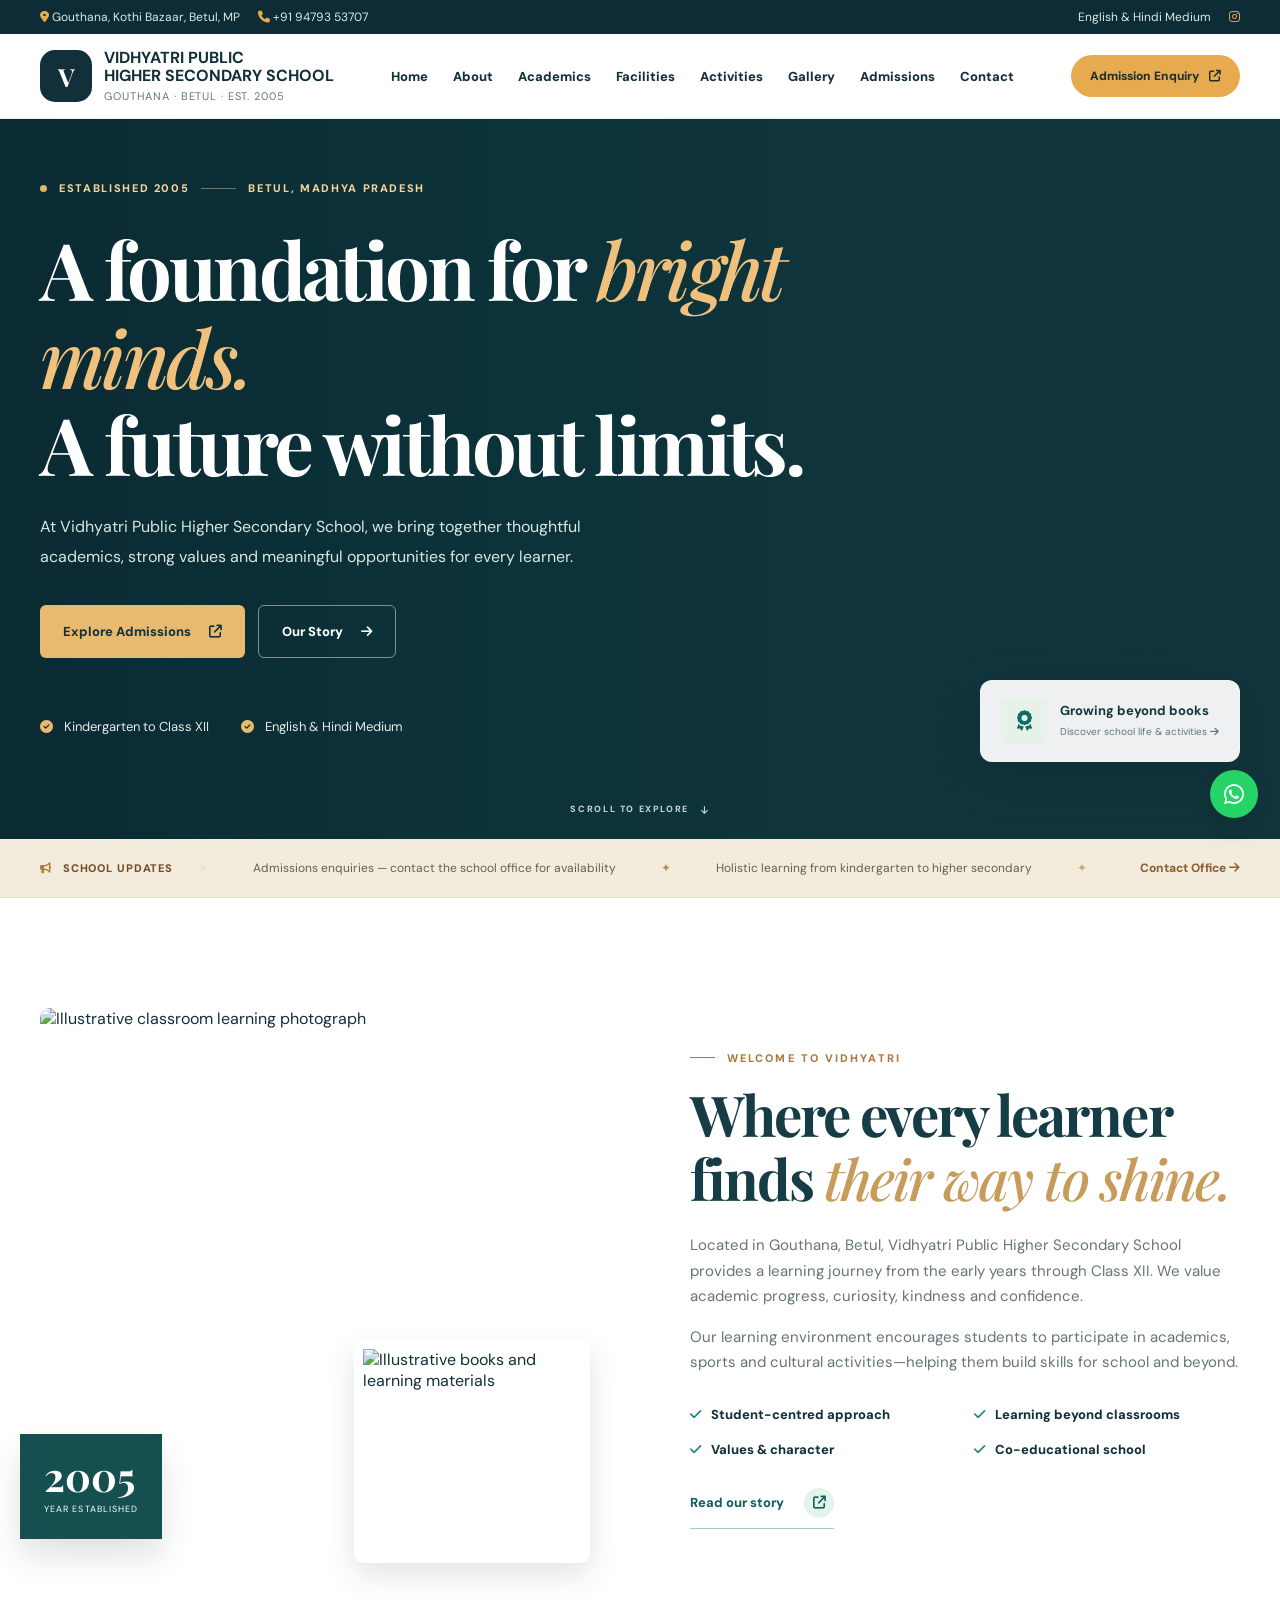
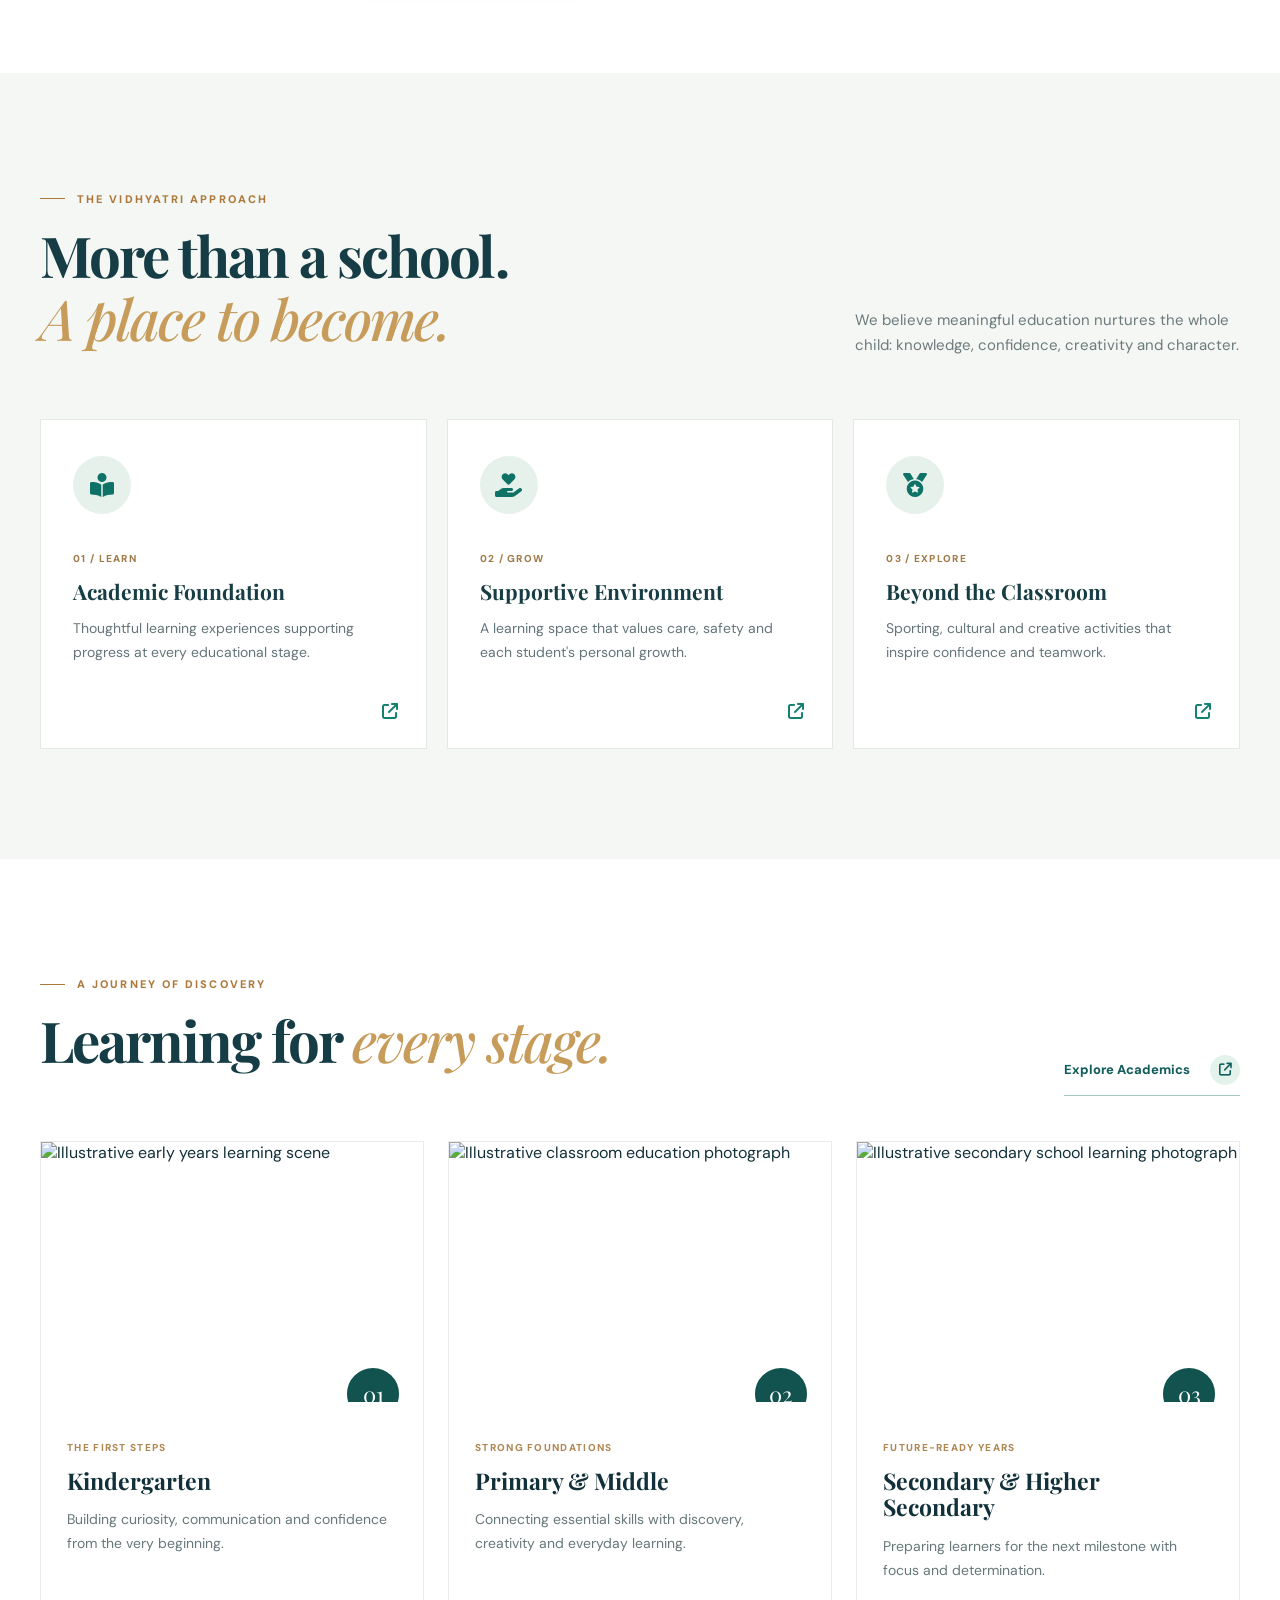
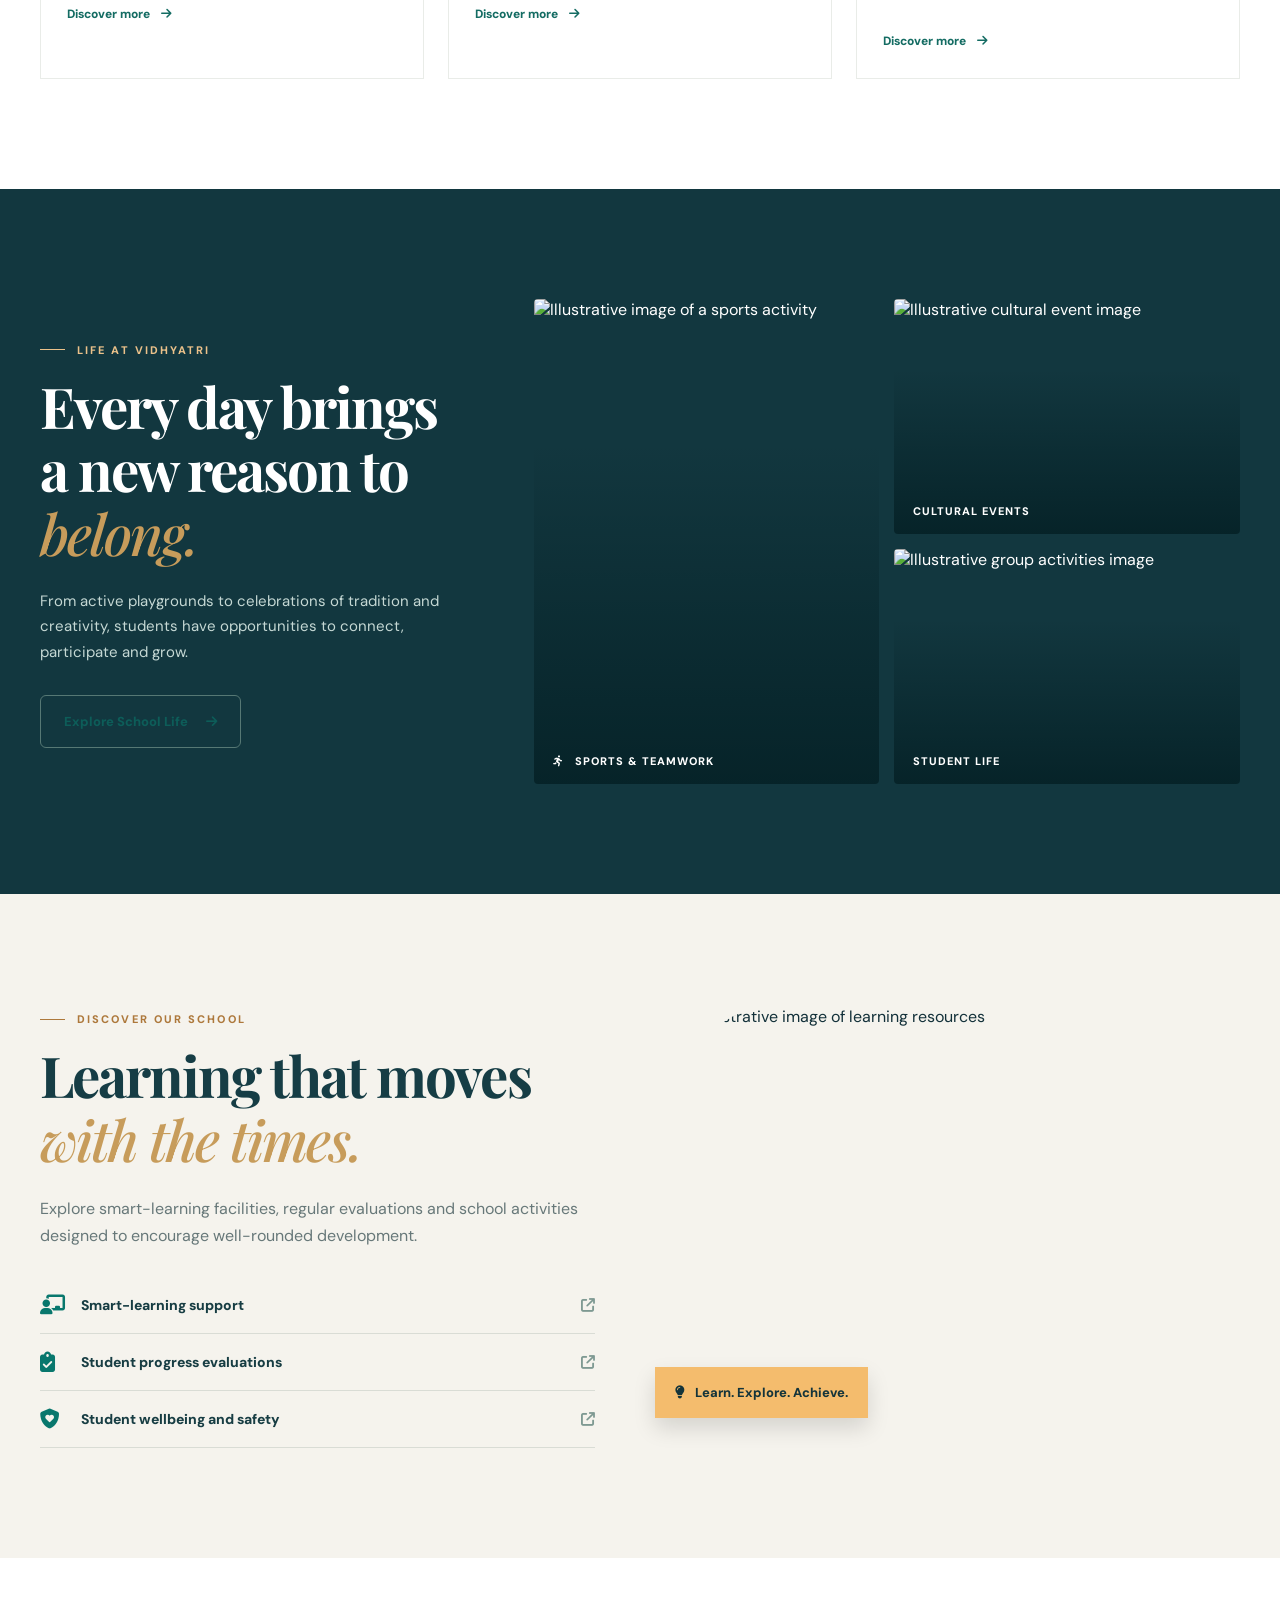
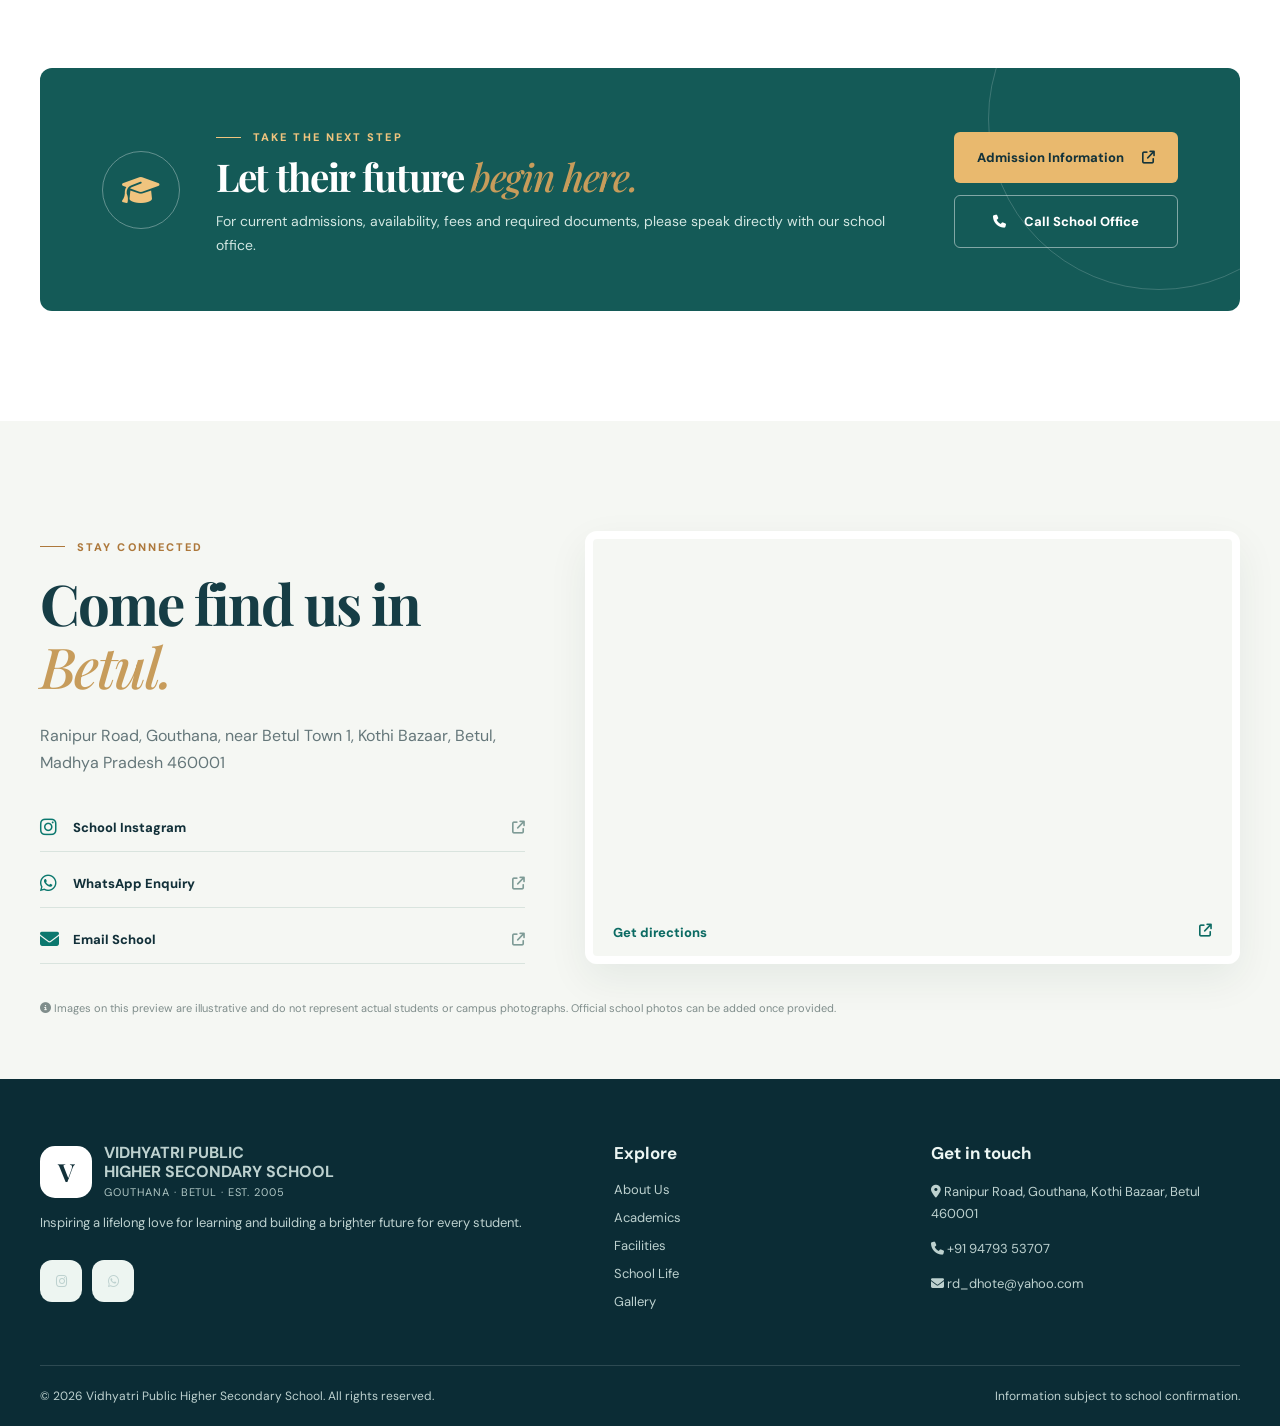
==== commit f62cc53f: "Redesign Vidhyatri homepage with premium school sections and stronger navigation" ====
--- a/index.html
+++ b/index.html
@@ -1,8 +1,21 @@
-<!DOCTYPE html><html lang="en"><head><meta charset="UTF-8"><meta name="viewport" content="width=device-width, initial-scale=1"><meta name="theme-color" content="#102d37"><meta name="description" content="Vidhyatri Public Higher Secondary School in Gouthana, Betul. Explore campus, academics, facilities and admissions."><link rel="preconnect" href="https://fonts.googleapis.com"><link rel="preconnect" href="https://fonts.gstatic.com" crossorigin><link href="https://fonts.googleapis.com/css2?family=DM+Sans:wght@400;500;600;700;800&family=Playfair+Display:wght@500;600;700&display=swap" rel="stylesheet"><link rel="stylesheet" href="https://cdnjs.cloudflare.com/ajax/libs/font-awesome/6.7.2/css/all.min.css"><link rel="stylesheet" href="/assets/style.css"><title>Home | Vidhyatri Public Higher Secondary School</title></head><body><div class="topbar"><div class="container top-inner"><div class="top-links"><span><i class="fa-solid fa-location-dot"></i> Gouthana, Kothi Bazaar, Betul, MP</span><a href="tel:+919479353707"><i class="fa-solid fa-phone"></i> +91 94793 53707</a></div><div class="top-links"><span>English & Hindi Medium</span><a href="https://www.instagram.com/vidhyatri_public_school_/" target="_blank" rel="noopener" aria-label="Instagram"><i class="fa-brands fa-instagram"></i></a></div></div></div>
+<!DOCTYPE html><html lang="en"><head><meta charset="UTF-8"><meta name="viewport" content="width=device-width, initial-scale=1"><meta name="theme-color" content="#102d37"><meta name="description" content="Vidhyatri Public Higher Secondary School in Gouthana, Betul. Explore campus, academics, facilities and admissions."><link rel="preconnect" href="https://fonts.googleapis.com"><link rel="preconnect" href="https://fonts.gstatic.com" crossorigin><link href="https://fonts.googleapis.com/css2?family=DM+Sans:wght@400;500;600;700;800&family=Playfair+Display:wght@500;600;700&display=swap" rel="stylesheet"><link rel="stylesheet" href="https://cdnjs.cloudflare.com/ajax/libs/font-awesome/6.7.2/css/all.min.css"><link rel="stylesheet" href="/assets/style.css"><title>Welcome | Vidhyatri Public Higher Secondary School</title></head><body><div class="topbar"><div class="container top-inner"><div class="top-links"><span><i class="fa-solid fa-location-dot"></i> Gouthana, Kothi Bazaar, Betul, MP</span><a href="tel:+919479353707"><i class="fa-solid fa-phone"></i> +91 94793 53707</a></div><div class="top-links"><span>English & Hindi Medium</span><a href="https://www.instagram.com/vidhyatri_public_school_/" target="_blank" rel="noopener" aria-label="Instagram"><i class="fa-brands fa-instagram"></i></a></div></div></div>
 <header><div class="container nav-inner"><a class="brand" href="/" aria-label="Vidhyatri school home"><div class="brand-mark">V</div><div><strong>VIDHYATRI PUBLIC<br>HIGHER SECONDARY SCHOOL</strong><span>Gouthana · Betul · Est. 2005</span></div></a><nav class="nav-links" id="nav"><a href="/">Home</a><a href="/about/">About</a><a href="/academics/">Academics</a><a href="/facilities/">Facilities</a><a href="/activities/">Activities</a><a href="/gallery/">Gallery</a><a href="/admissions/">Admissions</a><a href="/contact/">Contact</a></nav><a class="btn btn-primary nav-cta" href="/admissions/">Admission Enquiry <i class="fa-solid fa-arrow-up-right-from-square"></i></a><button class="mobile-toggle" id="menuBtn" aria-label="Toggle navigation" aria-expanded="false" aria-controls="nav"><i class="fa-solid fa-bars"></i></button></div></header>
-<main><section class="hero" id="home"><div class="hero-image"></div><div class="container hero-content"><div class="eyebrow"><i class="fa-solid fa-star"></i> A place to learn, grow and thrive</div><h1>Learning today.<br><em>Leading tomorrow.</em></h1><p>Welcome to Vidhyatri Public Higher Secondary School, Betul — nurturing curiosity, character and confidence through a balanced education.</p><div class="hero-actions"><a class="btn btn-primary" href="/admissions/">Explore Admissions <i class="fa-solid fa-arrow-right"></i></a><a class="btn btn-light" href="/about/">Discover Our School <i class="fa-solid fa-arrow-right"></i></a></div><div class="hero-note"><div><strong>2005</strong><span>Established</span></div><div><strong>KG–XII</strong><span>Learning journey</span></div><div><strong>2</strong><span>Instruction languages</span></div></div></div><div class="float-card"><i class="fa-solid fa-graduation-cap"></i><strong>Every child matters.</strong><span>Academic excellence with opportunities beyond the classroom.</span></div></section>
-<section class="section" id="about"><div class="container about-grid"><div class="about-images reveal"><img loading="lazy" src="https://images.unsplash.com/photo-1509062522246-3755977927d7?w=950&q=80" alt="Illustrative classroom teaching photograph"><img loading="lazy" class="about-accent" src="https://images.unsplash.com/photo-1497633762265-9d179a990aa6?w=550&q=80" alt="Illustrative books in a library"></div><div class="about-text reveal"><div class="eyebrow">Welcome to Vidhyatri</div><h2>Education with purpose, values with vision.</h2><p>Since 2005, Vidhyatri Public Higher Secondary School has served families in Betul. Our school supports students from their foundational years through higher secondary education, with learning opportunities in both English and Hindi.</p><p>We believe meaningful education brings academics, creativity, sports and personal development together.</p><div class="checks"><span><i class="fa-solid fa-circle-check"></i> Co-educational learning</span><span><i class="fa-solid fa-circle-check"></i> English & Hindi medium</span><span><i class="fa-solid fa-circle-check"></i> Holistic development</span><span><i class="fa-solid fa-circle-check"></i> Cultural participation</span></div><a class="btn btn-outline" href="/contact/">Connect With Us <i class="fa-solid fa-arrow-right"></i></a></div></div></section>
-<section class="section" id="admissions"><div class="container"><div class="admission-banner reveal"><div><span class="eyebrow" style="color:#f9d89b">Begin your journey</span><h2>Your child's next chapter starts here.</h2><p>Contact the school office for the latest admission availability, eligibility, fee details, documents and school timings. No admission form is submitted or stored on this website.</p></div><a class="btn btn-primary" href="https://wa.me/919479353707?text=Hello%2C%20I%20would%20like%20to%20enquire%20about%20admission%20to%20Vidhyatri%20Public%20Higher%20Secondary%20School." target="_blank" rel="noopener"><i class="fa-brands fa-whatsapp"></i> Enquire on WhatsApp</a></div></div></section><div class="ticker" aria-label="School highlights"><div class="ticker-track" id="ticker"></div></div>
+<main class="home-redesign">
+<section class="hp-hero" aria-labelledby="hero-title"><div class="hp-hero-photo" role="img" aria-label="Illustrative image of a bright educational environment"></div><div class="hp-hero-overlay"></div><div class="container hp-hero-inner"><div class="hp-hero-copy">
+<div class="hp-kicker"><span class="hp-dot"></span> ESTABLISHED 2005 <span class="hp-kicker-line"></span> BETUL, MADHYA PRADESH</div>
+<h1 id="hero-title">A foundation for <em>bright minds.</em><br>A future without limits.</h1>
+<p>At Vidhyatri Public Higher Secondary School, we bring together thoughtful academics, strong values and meaningful opportunities for every learner.</p>
+<div class="hp-hero-buttons"><a class="hp-button hp-button-gold" href="/admissions/">Explore Admissions <i class="fa-solid fa-arrow-up-right-from-square"></i></a><a class="hp-button hp-button-ghost" href="/about/">Our Story <i class="fa-solid fa-arrow-right"></i></a></div>
+<div class="hp-hero-foot"><span><i class="fa-solid fa-check-circle"></i> Kindergarten to Class XII</span><span><i class="fa-solid fa-check-circle"></i> English &amp; Hindi Medium</span></div></div>
+<a class="hp-float-note" href="/activities/"><span class="hp-float-icon"><i class="fa-solid fa-award"></i></span><span><strong>Growing beyond books</strong><small>Discover school life &amp; activities <i class="fa-solid fa-arrow-right"></i></small></span></a></div><a class="hp-scroll-cue" href="#welcome" aria-label="Scroll to school introduction"><span>SCROLL TO EXPLORE</span><i class="fa-solid fa-arrow-down"></i></a></section>
+<div class="hp-announcement"><div class="container hp-announcement-inner"><div class="hp-announce-label"><i class="fa-solid fa-bullhorn"></i> SCHOOL UPDATES</div><div class="hp-announce-marquee" aria-label="Highlights"><div class="hp-announce-track"><span>Admissions enquiries — contact the school office for availability</span><span>Holistic learning from kindergarten to higher secondary</span><span>Sports, culture &amp; creative opportunities</span><span>Admissions enquiries — contact the school office for availability</span><span>Holistic learning from kindergarten to higher secondary</span><span>Sports, culture &amp; creative opportunities</span></div></div><a class="hp-announce-link" href="/contact/">Contact Office <i class="fa-solid fa-arrow-right"></i></a></div></div>
+<section class="hp-intro hp-section" id="welcome"><div class="container hp-intro-grid"><div class="hp-intro-visual reveal"><div class="hp-intro-img-main"><img loading="lazy" src="https://images.unsplash.com/photo-1509062522246-3755977927d7?w=1100&q=85" alt="Illustrative classroom learning photograph"></div><div class="hp-intro-img-small"><img loading="lazy" src="https://images.unsplash.com/photo-1497633762265-9d179a990aa6?w=500&q=80" alt="Illustrative books and learning materials"></div><div class="hp-est-badge"><strong>2005</strong><span>YEAR ESTABLISHED</span></div></div><div class="hp-intro-copy reveal"><span class="hp-overline">WELCOME TO VIDHYATRI</span><h2>Where every learner finds <em>their way to shine.</em></h2><p>Located in Gouthana, Betul, Vidhyatri Public Higher Secondary School provides a learning journey from the early years through Class XII. We value academic progress, curiosity, kindness and confidence.</p><p>Our learning environment encourages students to participate in academics, sports and cultural activities—helping them build skills for school and beyond.</p><div class="hp-intro-points"><span><i class="fa-solid fa-check"></i> Student-centred approach</span><span><i class="fa-solid fa-check"></i> Learning beyond classrooms</span><span><i class="fa-solid fa-check"></i> Values &amp; character</span><span><i class="fa-solid fa-check"></i> Co-educational school</span></div><a class="hp-text-link" href="/about/">Read our story <span><i class="fa-solid fa-arrow-up-right-from-square"></i></span></a></div></div></section>
+<section class="hp-values hp-section"><div class="container"><div class="hp-section-heading reveal"><div><span class="hp-overline">THE VIDHYATRI APPROACH</span><h2>More than a school.<br><em>A place to become.</em></h2></div><p>We believe meaningful education nurtures the whole child: knowledge, confidence, creativity and character.</p></div><div class="hp-value-grid"><a href="/academics/" class="hp-value-card reveal"><div class="hp-value-icon"><i class="fa-solid fa-book-open-reader"></i></div><span class="hp-value-index">01 / LEARN</span><h3>Academic Foundation</h3><p>Thoughtful learning experiences supporting progress at every educational stage.</p><span class="hp-card-arrow"><i class="fa-solid fa-arrow-up-right-from-square"></i></span></a><a href="/facilities/" class="hp-value-card reveal"><div class="hp-value-icon"><i class="fa-solid fa-hand-holding-heart"></i></div><span class="hp-value-index">02 / GROW</span><h3>Supportive Environment</h3><p>A learning space that values care, safety and each student's personal growth.</p><span class="hp-card-arrow"><i class="fa-solid fa-arrow-up-right-from-square"></i></span></a><a href="/activities/" class="hp-value-card reveal"><div class="hp-value-icon"><i class="fa-solid fa-medal"></i></div><span class="hp-value-index">03 / EXPLORE</span><h3>Beyond the Classroom</h3><p>Sporting, cultural and creative activities that inspire confidence and teamwork.</p><span class="hp-card-arrow"><i class="fa-solid fa-arrow-up-right-from-square"></i></span></a></div></div></section>
+<section class="hp-programs hp-section"><div class="container"><div class="hp-section-heading reveal"><div><span class="hp-overline">A JOURNEY OF DISCOVERY</span><h2>Learning for <em>every stage.</em></h2></div><a href="/academics/" class="hp-text-link">Explore Academics <span><i class="fa-solid fa-arrow-up-right-from-square"></i></span></a></div><div class="hp-program-grid"><a href="/academics/" class="hp-program-card reveal"><div class="hp-program-img"><img loading="lazy" src="https://images.unsplash.com/photo-1503454537195-1dcabb73ffb9?w=800&q=80" alt="Illustrative early years learning scene"><span>01</span></div><div class="hp-program-body"><small>THE FIRST STEPS</small><h3>Kindergarten</h3><p>Building curiosity, communication and confidence from the very beginning.</p><span>Discover more <i class="fa-solid fa-arrow-right"></i></span></div></a><a href="/academics/" class="hp-program-card reveal"><div class="hp-program-img"><img loading="lazy" src="https://images.unsplash.com/photo-1503676260728-1c00da094a0b?w=800&q=80" alt="Illustrative classroom education photograph"><span>02</span></div><div class="hp-program-body"><small>STRONG FOUNDATIONS</small><h3>Primary &amp; Middle</h3><p>Connecting essential skills with discovery, creativity and everyday learning.</p><span>Discover more <i class="fa-solid fa-arrow-right"></i></span></div></a><a href="/academics/" class="hp-program-card reveal"><div class="hp-program-img"><img loading="lazy" src="https://images.unsplash.com/photo-1427504494785-3a9ca7044f45?w=800&q=80" alt="Illustrative secondary school learning photograph"><span>03</span></div><div class="hp-program-body"><small>FUTURE-READY YEARS</small><h3>Secondary &amp; Higher Secondary</h3><p>Preparing learners for the next milestone with focus and determination.</p><span>Discover more <i class="fa-solid fa-arrow-right"></i></span></div></a></div></div></section>
+<section class="hp-life hp-section"><div class="container hp-life-inner"><div class="hp-life-left reveal"><span class="hp-overline">LIFE AT VIDHYATRI</span><h2>Every day brings a new reason to <em>belong.</em></h2><p>From active playgrounds to celebrations of tradition and creativity, students have opportunities to connect, participate and grow.</p><a class="hp-button hp-button-outline" href="/activities/">Explore School Life <i class="fa-solid fa-arrow-right"></i></a></div><div class="hp-life-mosaic reveal"><a href="/activities/" class="hp-life-photo hp-life-photo-big"><img loading="lazy" src="https://images.unsplash.com/photo-1461896836934-ffe607ba8211?w=900&q=80" alt="Illustrative image of a sports activity"><span><i class="fa-solid fa-person-running"></i> SPORTS &amp; TEAMWORK</span></a><a href="/activities/" class="hp-life-photo"><img loading="lazy" src="https://images.unsplash.com/photo-1540575467063-178a50c2df87?w=700&q=80" alt="Illustrative cultural event image"><span>CULTURAL EVENTS</span></a><a href="/gallery/" class="hp-life-photo"><img loading="lazy" src="https://images.unsplash.com/photo-1527525443983-6e60c75fff46?w=700&q=80" alt="Illustrative group activities image"><span>STUDENT LIFE</span></a></div></div></section>
+<section class="hp-spotlight hp-section"><div class="container hp-spotlight-grid"><div class="hp-spotlight-copy reveal"><span class="hp-overline">DISCOVER OUR SCHOOL</span><h2>Learning that moves <em>with the times.</em></h2><p>Explore smart-learning facilities, regular evaluations and school activities designed to encourage well-rounded development.</p><div class="hp-spotlight-list"><a href="/facilities/"><i class="fa-solid fa-chalkboard-user"></i> Smart-learning support <i class="fa-solid fa-arrow-up-right-from-square"></i></a><a href="/facilities/"><i class="fa-solid fa-clipboard-check"></i> Student progress evaluations <i class="fa-solid fa-arrow-up-right-from-square"></i></a><a href="/facilities/"><i class="fa-solid fa-shield-heart"></i> Student wellbeing and safety <i class="fa-solid fa-arrow-up-right-from-square"></i></a></div></div><div class="hp-spotlight-image reveal"><img loading="lazy" src="https://images.unsplash.com/photo-1497633762265-9d179a990aa6?w=1000&q=85" alt="Illustrative image of learning resources"><div class="hp-spotlight-sticker"><i class="fa-solid fa-lightbulb"></i> Learn. Explore. Achieve.</div></div></div></section>
+<section class="hp-admit hp-section"><div class="container"><div class="hp-admit-wrap reveal"><div class="hp-admit-icon"><i class="fa-solid fa-graduation-cap"></i></div><div class="hp-admit-copy"><span class="hp-overline">TAKE THE NEXT STEP</span><h2>Let their future <em>begin here.</em></h2><p>For current admissions, availability, fees and required documents, please speak directly with our school office.</p></div><div class="hp-admit-actions"><a class="hp-button hp-button-gold" href="/admissions/">Admission Information <i class="fa-solid fa-arrow-up-right-from-square"></i></a><a class="hp-button hp-button-ghost" href="tel:+919479353707"><i class="fa-solid fa-phone"></i> Call School Office</a></div></div></div></section>
+<section class="hp-connect hp-section"><div class="container hp-connect-grid"><div class="reveal"><span class="hp-overline">STAY CONNECTED</span><h2>Come find us in <em>Betul.</em></h2><p>Ranipur Road, Gouthana, near Betul Town 1, Kothi Bazaar, Betul, Madhya Pradesh 460001</p><div class="hp-connect-links"><a href="https://www.instagram.com/vidhyatri_public_school_/" target="_blank" rel="noopener"><i class="fa-brands fa-instagram"></i> School Instagram <i class="fa-solid fa-arrow-up-right-from-square"></i></a><a href="https://wa.me/919479353707" target="_blank" rel="noopener"><i class="fa-brands fa-whatsapp"></i> WhatsApp Enquiry <i class="fa-solid fa-arrow-up-right-from-square"></i></a><a href="mailto:rd_dhote@yahoo.com"><i class="fa-solid fa-envelope"></i> Email School <i class="fa-solid fa-arrow-up-right-from-square"></i></a></div></div><div class="hp-connect-map reveal"><iframe title="Map to Vidhyatri Public Higher Secondary School, Gouthana, Betul" loading="lazy" referrerpolicy="no-referrer-when-downgrade" src="https://www.google.com/maps?q=Vidhyatri%20Public%20School%20Gouthana%20Betul&output=embed"></iframe><a href="https://www.google.com/maps/dir/?api=1&destination=Vidhyatri%20Public%20School%20Gouthana%20Betul" target="_blank" rel="noopener">Get directions <i class="fa-solid fa-arrow-up-right-from-square"></i></a></div></div><div class="container"><p class="hp-photo-disclaimer"><i class="fa-solid fa-circle-info"></i> Images on this preview are illustrative and do not represent actual students or campus photographs. Official school photos can be added once provided.</p></div></section>
 </main><footer class="footer"><div class="container"><div class="footer-grid"><div><a class="brand" href="/"><div class="brand-mark" style="background:#fff;color:#123039">V</div><div><strong>VIDHYATRI PUBLIC<br>HIGHER SECONDARY SCHOOL</strong><span style="color:#afc6c4">Gouthana · Betul · Est. 2005</span></div></a><p>Inspiring a lifelong love for learning and building a brighter future for every student.</p><div class="socials"><a href="https://www.instagram.com/vidhyatri_public_school_/" target="_blank" rel="noopener" aria-label="Instagram"><i class="fa-brands fa-instagram"></i></a><a href="https://wa.me/919479353707" target="_blank" rel="noopener" aria-label="WhatsApp"><i class="fa-brands fa-whatsapp"></i></a></div></div><div><h3>Explore</h3><div class="footer-links"><a href="/about/">About Us</a><a href="/academics/">Academics</a><a href="/facilities/">Facilities</a><a href="/activities/">School Life</a><a href="/gallery/">Gallery</a></div></div><div><h3>Get in touch</h3><p><i class="fa-solid fa-location-dot"></i> Ranipur Road, Gouthana, Kothi Bazaar, Betul 460001</p><p><a href="tel:+919479353707"><i class="fa-solid fa-phone"></i> +91 94793 53707</a></p><p><a href="mailto:rd_dhote@yahoo.com"><i class="fa-solid fa-envelope"></i> rd_dhote@yahoo.com</a></p></div></div><div class="footer-bottom"><span>© <span id="year"></span> Vidhyatri Public Higher Secondary School. All rights reserved.</span><span>Information subject to school confirmation.</span></div></div></footer>
 <a class="whatsapp" href="https://wa.me/919479353707?text=Hello%2C%20I%20have%20an%20enquiry%20about%20Vidhyatri%20Public%20School." target="_blank" rel="noopener" aria-label="Chat with school on WhatsApp"><i class="fa-brands fa-whatsapp"></i></a><button class="up" id="toTop" aria-label="Scroll to top"><i class="fa-solid fa-arrow-up"></i></button><div id="lightbox" class="lightbox" role="dialog" aria-modal="true" aria-label="Gallery photo"><button aria-label="Close photo" id="closeLightbox">×</button><img src="" alt="" id="lightboxImage"></div>
 <script src="/assets/site.js" defer></script></body></html>
--- a/assets/style.css
+++ b/assets/style.css
@@ -5,3 +5,17 @@
 @media(max-width:1050px){.nav-links{gap:13px}.nav-links a{font-size:12px}.nav-cta{display:none}.float-card{display:none}.grid-4{grid-template-columns:repeat(2,1fr)}}@media(max-width:800px){.topbar{display:none}.nav-inner{height:74px}.mobile-toggle{display:block}.nav-links{display:none;position:absolute;top:74px;left:0;right:0;padding:18px 22px 25px;background:white;box-shadow:0 22px 30px #0002;flex-direction:column;align-items:stretch;gap:0}.nav-links.open{display:flex}.nav-links a{padding:13px 0;font-size:14px;border-bottom:1px solid #edf1ee}.hero{min-height:640px}.hero-content{padding:80px 0}.hero-note{margin-top:40px}.about-grid,.contact-grid{grid-template-columns:1fr}.about-grid{gap:35px}.section{padding:65px 0}.grid-3{grid-template-columns:repeat(2,minmax(0,1fr))}.footer-grid{grid-template-columns:1fr 1fr;gap:28px}.footer-grid>div:first-child{grid-column:1/-1}.admission-banner{padding:35px;flex-direction:column;align-items:start}.gallery-grid{grid-template-columns:repeat(2,1fr)}}@media(max-width:540px){.container{width:calc(100% - 32px)}.brand-mark{height:44px;width:44px;font-size:22px}.brand strong{font-size:13px}.brand span{font-size:9px}.hero h1{font-size:43px}.hero p{font-size:14px}.hero-note{gap:20px}.hero-note strong{font-size:22px}.section-head{display:block}.grid-3,.grid-4,.gallery-grid{grid-template-columns:1fr}.about-images{padding-right:35px}.about-images>img{height:330px}.about-accent{height:150px}.checks{grid-template-columns:1fr}.gallery-item img{height:245px}.footer-grid{grid-template-columns:1fr}.footer-grid>div:first-child{grid-column:auto}.contact-card{padding:23px}.admission-banner{padding:29px}.map-frame{min-height:320px}.hero-actions .btn{width:100%}}@media(prefers-reduced-motion:reduce){*,*:before,*:after{animation:none!important;scroll-behavior:auto!important;transition:none!important}.reveal{opacity:1;transform:none}}
 
 .page-hero{background:linear-gradient(115deg,#0d323a,#116a64);color:#fff;padding:94px 0 75px;position:relative;overflow:hidden}.page-hero:after{content:"";position:absolute;width:320px;height:320px;border:1px solid #ffffff29;border-radius:50%;right:-70px;top:-130px}.page-hero h1{font-size:clamp(42px,6vw,70px);margin:14px 0}.page-hero p{color:#d5e8e3;font-size:16px;max-width:680px}.page-hero .eyebrow{color:#facb7b}.breadcrumbs{font-size:13px;color:#e7eee9}.breadcrumbs a{text-decoration:underline}.page-hero .container{position:relative;z-index:1}.nav-links a.active{color:var(--teal)}
+
+
+/* Premium homepage redesign — scoped to .home-redesign only */
+.home-redesign{background:#fff;overflow:hidden}.home-redesign em{font-style:italic;color:#c79c5b}.home-redesign .hp-section{padding:110px 0}.hp-overline{display:inline-flex;align-items:center;gap:12px;font-size:11px;font-weight:800;letter-spacing:.19em;color:#ad783b}.hp-overline:before{content:"";width:25px;height:1px;background:currentColor}.home-redesign h2{font-size:clamp(36px,4.4vw,62px);letter-spacing:-.035em;line-height:1.13;margin:17px 0 24px;color:#163d45}.home-redesign h2 em{font-weight:500}.hp-section-heading{display:flex;justify-content:space-between;align-items:end;gap:25px;margin-bottom:45px}.hp-section-heading>p{max-width:385px;color:#6c7a7d;font-size:15px}.hp-section-heading .hp-text-link{flex:none}.hp-text-link{display:inline-flex;align-items:center;gap:20px;font-size:13px;font-weight:800;color:#135e5c;border-bottom:1px solid #a5cbc1;padding-bottom:10px}.hp-text-link span{display:grid;place-items:center;width:30px;height:30px;background:#e3f2ea;border-radius:50%}.hp-text-link:hover{color:#c58f42}.hp-button{display:inline-flex;align-items:center;justify-content:center;gap:18px;font-weight:800;font-size:13px;padding:17px 23px;border-radius:6px;transition:.25s;white-space:nowrap}.hp-button:hover{transform:translateY(-3px)}.hp-button-gold{background:#e9b96e;color:#14333a}.hp-button-ghost{color:white;border:1px solid #ffffff77}.hp-button-outline{border:1px solid #567874;color:#0d5d59}
+.hp-hero{position:relative;min-height:720px;background:#13363d;color:#fff;display:flex;align-items:center;isolation:isolate}.hp-hero-photo{position:absolute;inset:0;background:url('https://images.unsplash.com/photo-1427504494785-3a9ca7044f45?w=1800&q=90') center 43%/cover no-repeat;z-index:-2}.hp-hero-overlay{position:absolute;inset:0;background:linear-gradient(90deg,#0a2a32f5 0%,#0b3239df 40%,#0b32396d 70%,#0b323938 100%);z-index:-1}.hp-hero-inner{display:flex;align-items:center;min-height:720px;position:relative;padding-top:50px;padding-bottom:92px}.hp-hero-copy{max-width:770px}.hp-kicker{display:flex;align-items:center;gap:12px;letter-spacing:.15em;font-size:11px;font-weight:800;color:#f4d39c;flex-wrap:wrap}.hp-dot{display:inline-block;width:7px;height:7px;border-radius:50%;background:#e3b571}.hp-kicker-line{height:1px;width:35px;background:#c1b49a88}.hp-hero h1{font-size:clamp(46px,6.2vw,83px);line-height:1.1;letter-spacing:-.045em;margin:30px 0 25px;color:#fff}.hp-hero h1 em{color:#efc17d;font-weight:500}.hp-hero-copy>p{max-width:560px;color:#d7e7e3;font-size:16px;line-height:1.85}.hp-hero-buttons{display:flex;flex-wrap:wrap;gap:13px;margin-top:33px}.hp-hero-foot{display:flex;gap:32px;flex-wrap:wrap;color:#e3ebe9;font-size:13px;margin-top:60px}.hp-hero-foot i{color:#eab970;margin-right:8px}.hp-float-note{position:absolute;right:0;bottom:77px;display:flex;gap:13px;align-items:center;border:1px solid #ffffff44;background:#ffffffed;backdrop-filter:blur(10px);box-shadow:0 15px 50px #0002;padding:17px 20px;border-radius:12px;color:#13373d;max-width:280px}.hp-float-icon{display:grid;place-items:center;background:#e6f1e9;border-radius:9px;width:46px;height:46px;color:#0e6c63;font-size:20px}.hp-float-note strong{display:block;font-size:13px}.hp-float-note small{font-size:10px;color:#62767a}.hp-scroll-cue{position:absolute;bottom:24px;left:50%;transform:translateX(-50%);display:flex;align-items:center;gap:12px;color:#c3d6d3;font-size:9px;letter-spacing:.18em;font-weight:800}
+.hp-announcement{background:#f3ebdc;border-bottom:1px solid #e6dccb}.hp-announcement-inner{display:flex;align-items:center;gap:25px;min-height:58px}.hp-announce-label{font-size:11px;font-weight:800;letter-spacing:.08em;color:#744d26;white-space:nowrap}.hp-announce-label i{margin-right:7px;color:#b27b3b}.hp-announce-marquee{flex:1;min-width:0;overflow:hidden;mask-image:linear-gradient(to right,transparent,#000 5%,#000 95%,transparent)}.hp-announce-track{display:flex;align-items:center;gap:45px;width:max-content;animation:hp-marquee 38s linear infinite}.hp-announce-track span{white-space:nowrap;font-size:12px;color:#665e51}.hp-announce-track span:before{content:"✦";color:#bb8c52;margin-right:45px}.hp-announce-marquee:hover .hp-announce-track{animation-play-state:paused}@keyframes hp-marquee{to{transform:translateX(-50%)}}.hp-announce-link{font-size:12px;font-weight:800;color:#8e5f2f;white-space:nowrap}
+.hp-intro{background:#fff}.hp-intro-grid{display:grid;grid-template-columns:1fr 1fr;gap:100px;align-items:center}.hp-intro-visual{position:relative;padding:0 65px 45px 0}.hp-intro-img-main{overflow:hidden;border-radius:10px 80px 10px 10px}.hp-intro-img-main img{height:510px}.hp-intro-img-small{position:absolute;width:43%;bottom:0;right:0;border:9px solid white;border-radius:10px;overflow:hidden;box-shadow:0 12px 32px #12332d20}.hp-intro-img-small img{height:205px}.hp-est-badge{position:absolute;left:-20px;bottom:24px;background:#164f4f;color:white;padding:22px 24px;box-shadow:0 18px 30px #12332d22}.hp-est-badge strong{display:block;font-family:'Playfair Display',serif;font-size:40px;line-height:1}.hp-est-badge span{font-size:9px;letter-spacing:.12em}.hp-intro-copy p{color:#657476;font-size:15px}.hp-intro-points{display:grid;grid-template-columns:1fr 1fr;gap:18px;margin:30px 0}.hp-intro-points span{font-size:13px;font-weight:800}.hp-intro-points i{color:#158576;margin-right:7px}
+.hp-values{background:#f4f7f3}.hp-value-grid{display:grid;grid-template-columns:repeat(3,minmax(0,1fr));gap:20px}.hp-value-card{position:relative;display:block;background:white;padding:36px 32px 30px;border:1px solid #e3e9e4;min-height:330px;transition:.3s}.hp-value-card:hover{transform:translateY(-7px);box-shadow:0 20px 42px #103e3315}.hp-value-icon{height:58px;width:58px;background:#e6f1eb;color:#0f7267;display:grid;place-items:center;font-size:24px;border-radius:50%;margin-bottom:32px}.hp-value-index{color:#a07b49;font-size:10px;letter-spacing:.13em;font-weight:800}.hp-value-card h3{margin:12px 0;font-family:'Playfair Display',serif;color:#173d44}.hp-value-card p{font-size:14px;color:#647579}.hp-card-arrow{position:absolute;right:28px;bottom:26px;color:#148070}
+.hp-programs{background:#fff}.hp-program-grid{display:grid;grid-template-columns:repeat(3,minmax(0,1fr));gap:24px}.hp-program-card{border:1px solid #e9ece8;display:block;overflow:hidden;background:#fff;transition:transform .3s,box-shadow .3s}.hp-program-card:hover{transform:translateY(-6px);box-shadow:0 17px 40px #12332d17}.hp-program-img{position:relative;overflow:hidden}.hp-program-img img{height:260px;transition:transform .5s}.hp-program-card:hover img{transform:scale(1.06)}.hp-program-img>span{position:absolute;right:20px;bottom:-22px;display:grid;place-items:center;border:4px solid #fff;background:#12534f;color:#fff;width:60px;height:60px;border-radius:50%;font-family:'Playfair Display',serif;font-size:22px}.hp-program-body{padding:33px 26px 28px}.hp-program-body small{color:#af8753;letter-spacing:.13em;font-size:10px;font-weight:800}.hp-program-body h3{font-family:'Playfair Display',serif;font-size:23px;margin:12px 0}.hp-program-body p{font-size:14px;color:#667879;min-height:78px}.hp-program-body>span{display:inline-flex;align-items:center;gap:11px;color:#146c63;font-size:12px;font-weight:800;margin-top:6px}
+.hp-life{background:#12373f;color:white}.hp-life-inner{display:grid;grid-template-columns:.75fr 1.25fr;gap:70px;align-items:center}.hp-life h2{color:#fff}.hp-life p{color:#c5d8d4;font-size:15px;margin-bottom:30px}.hp-life .hp-overline{color:#eac18a}.hp-life-mosaic{display:grid;grid-template-columns:1fr 1fr;grid-template-rows:235px 235px;gap:15px}.hp-life-photo{position:relative;overflow:hidden;display:block;border-radius:4px}.hp-life-photo-big{grid-row:span 2}.hp-life-photo img{height:100%;transition:transform .45s}.hp-life-photo:hover img{transform:scale(1.07)}.hp-life-photo:after{position:absolute;inset:30% 0 0;content:"";background:linear-gradient(transparent,#00191da8)}.hp-life-photo span{position:absolute;z-index:1;bottom:16px;left:19px;color:white;font-size:11px;letter-spacing:.09em;font-weight:800}.hp-life-photo span i{margin-right:7px}
+.hp-spotlight{background:#f5f3ed}.hp-spotlight-grid{display:grid;grid-template-columns:1fr 1fr;align-items:center;gap:90px}.hp-spotlight-copy p{color:#677879}.hp-spotlight-list{margin-top:28px}.hp-spotlight-list a{display:flex;align-items:center;gap:16px;padding:18px 0;border-bottom:1px solid #d9dcd5;color:#173d43;font-size:14px;font-weight:800}.hp-spotlight-list a i:first-child{color:#08776d;font-size:20px;width:25px}.hp-spotlight-list a i:last-child{margin-left:auto;color:#7e9992}.hp-spotlight-image{position:relative}.hp-spotlight-image img{height:440px;border-radius:90px 6px 6px 6px}.hp-spotlight-sticker{position:absolute;left:-30px;bottom:28px;background:#f4bc6d;padding:17px 20px;color:#14343a;font-size:13px;font-weight:800;box-shadow:0 10px 22px #0002}.hp-spotlight-sticker i{margin-right:7px}
+.hp-admit{background:#fff}.hp-admit-wrap{display:flex;align-items:center;gap:36px;padding:54px 62px;background:#145a57;color:white;border-radius:12px;position:relative;overflow:hidden}.hp-admit-wrap:after{content:"";position:absolute;right:-90px;top:-120px;border:1px solid #ffffff2d;width:340px;height:340px;border-radius:50%;pointer-events:none}.hp-admit-icon{height:78px;width:78px;border:1px solid #ffffff55;border-radius:50%;display:grid;place-items:center;font-size:30px;color:#f0c47e;flex:none}.hp-admit-copy{flex:1}.hp-admit-copy .hp-overline{color:#f0c47e}.hp-admit-copy h2{color:#fff;font-size:clamp(30px,3vw,45px);margin:11px 0}.hp-admit-copy p{color:#d2e7e2;margin:0;font-size:14px}.hp-admit-actions{display:flex;flex-direction:column;gap:12px;position:relative;z-index:1}
+.hp-connect{background:#f5f7f3;padding-bottom:50px!important}.hp-connect-grid{display:grid;grid-template-columns:.85fr 1.15fr;gap:60px;align-items:center}.hp-connect-grid p{color:#65777a}.hp-connect-links{display:grid;gap:8px;margin-top:28px}.hp-connect-links a{display:flex;align-items:center;gap:12px;border-bottom:1px solid #d9e4de;padding:14px 0;font-weight:800;font-size:13px}.hp-connect-links a i:first-child{color:#0b786e;width:21px;font-size:19px}.hp-connect-links a i:last-child{margin-left:auto;color:#7e9b96}.hp-connect-map{border:8px solid white;box-shadow:0 15px 40px #10352b12;border-radius:12px;overflow:hidden}.hp-connect-map iframe{display:block;width:100%;height:370px;border:0}.hp-connect-map>a{display:flex;justify-content:space-between;padding:15px 20px;font-weight:800;font-size:13px;color:#0c6b63}.hp-photo-disclaimer{font-size:11px;color:#7f8d8b;margin-top:35px}
+@media(max-width:1100px){.hp-intro-grid,.hp-spotlight-grid{gap:50px}.hp-float-note{right:0;bottom:25px}.hp-hero-foot{margin-top:35px}.hp-life-inner{gap:30px}.hp-admit-wrap{padding:40px;gap:20px}.hp-admit-icon{display:none}.hp-admit-actions{min-width:210px}}@media(max-width:850px){.home-redesign .hp-section{padding:75px 0}.hp-hero,.hp-hero-inner{min-height:690px}.hp-hero-inner{padding-bottom:100px}.hp-float-note{display:none}.hp-hero h1{font-size:clamp(44px,7vw,68px)}.hp-intro-grid,.hp-life-inner,.hp-spotlight-grid,.hp-connect-grid{grid-template-columns:1fr;gap:40px}.hp-intro-visual{max-width:620px}.hp-value-grid,.hp-program-grid{grid-template-columns:repeat(2,minmax(0,1fr))}.hp-program-card:last-child{grid-column:1/-1;display:grid;grid-template-columns:1fr 1fr}.hp-program-card:last-child .hp-program-img img{height:100%;min-height:260px}.hp-section-heading{align-items:start}.hp-life-mosaic{max-width:760px}.hp-admit-wrap{flex-direction:column;align-items:stretch}.hp-admit-actions{flex-direction:row}.hp-announcement-inner{gap:14px}.hp-announce-link{display:none}}@media(max-width:580px){.home-redesign .hp-section{padding:60px 0}.hp-hero{min-height:650px}.hp-hero-inner{min-height:650px;padding-top:35px;padding-bottom:75px}.hp-hero-photo{background-position:60% center}.hp-hero-overlay{background:linear-gradient(90deg,#092832ed,#092832b8)}.hp-hero h1{font-size:clamp(39px,10vw,52px);margin:24px 0}.hp-kicker{font-size:9px}.hp-kicker-line{width:15px}.hp-hero-copy>p{font-size:14px}.hp-hero-buttons{flex-direction:column}.hp-button{width:100%;white-space:normal}.hp-hero-foot{font-size:11px;gap:11px;margin-top:28px;flex-direction:column}.hp-scroll-cue{left:16px;transform:none;font-size:8px}.hp-announcement-inner{min-height:50px}.hp-announce-label{font-size:10px}.hp-announce-track span{font-size:11px}.hp-section-heading{display:block}.hp-section-heading>p{margin-top:15px}.hp-section-heading>.hp-text-link{margin-top:15px}.hp-intro-visual{padding:0 30px 25px 12px}.hp-intro-img-main img{height:320px}.hp-intro-img-small img{height:145px}.hp-est-badge{left:0;bottom:0;padding:14px}.hp-est-badge strong{font-size:28px}.hp-est-badge span{font-size:8px}.hp-intro-points,.hp-value-grid,.hp-program-grid{grid-template-columns:1fr}.hp-intro-points{gap:13px}.hp-value-card{min-height:270px}.hp-program-card:last-child{display:block;grid-column:auto}.hp-program-card:last-child .hp-program-img img{height:260px;min-height:0}.hp-life-mosaic{grid-template-rows:190px 190px;gap:9px}.hp-life-photo span{font-size:9px;left:10px;bottom:10px}.hp-spotlight-image img{height:320px}.hp-spotlight-sticker{left:0;bottom:10px;font-size:11px}.hp-admit-wrap{padding:28px 23px}.hp-admit-actions{flex-direction:column}.hp-connect-map iframe{height:300px}}@media(prefers-reduced-motion:reduce){.hp-announce-track{animation:none!important}}
